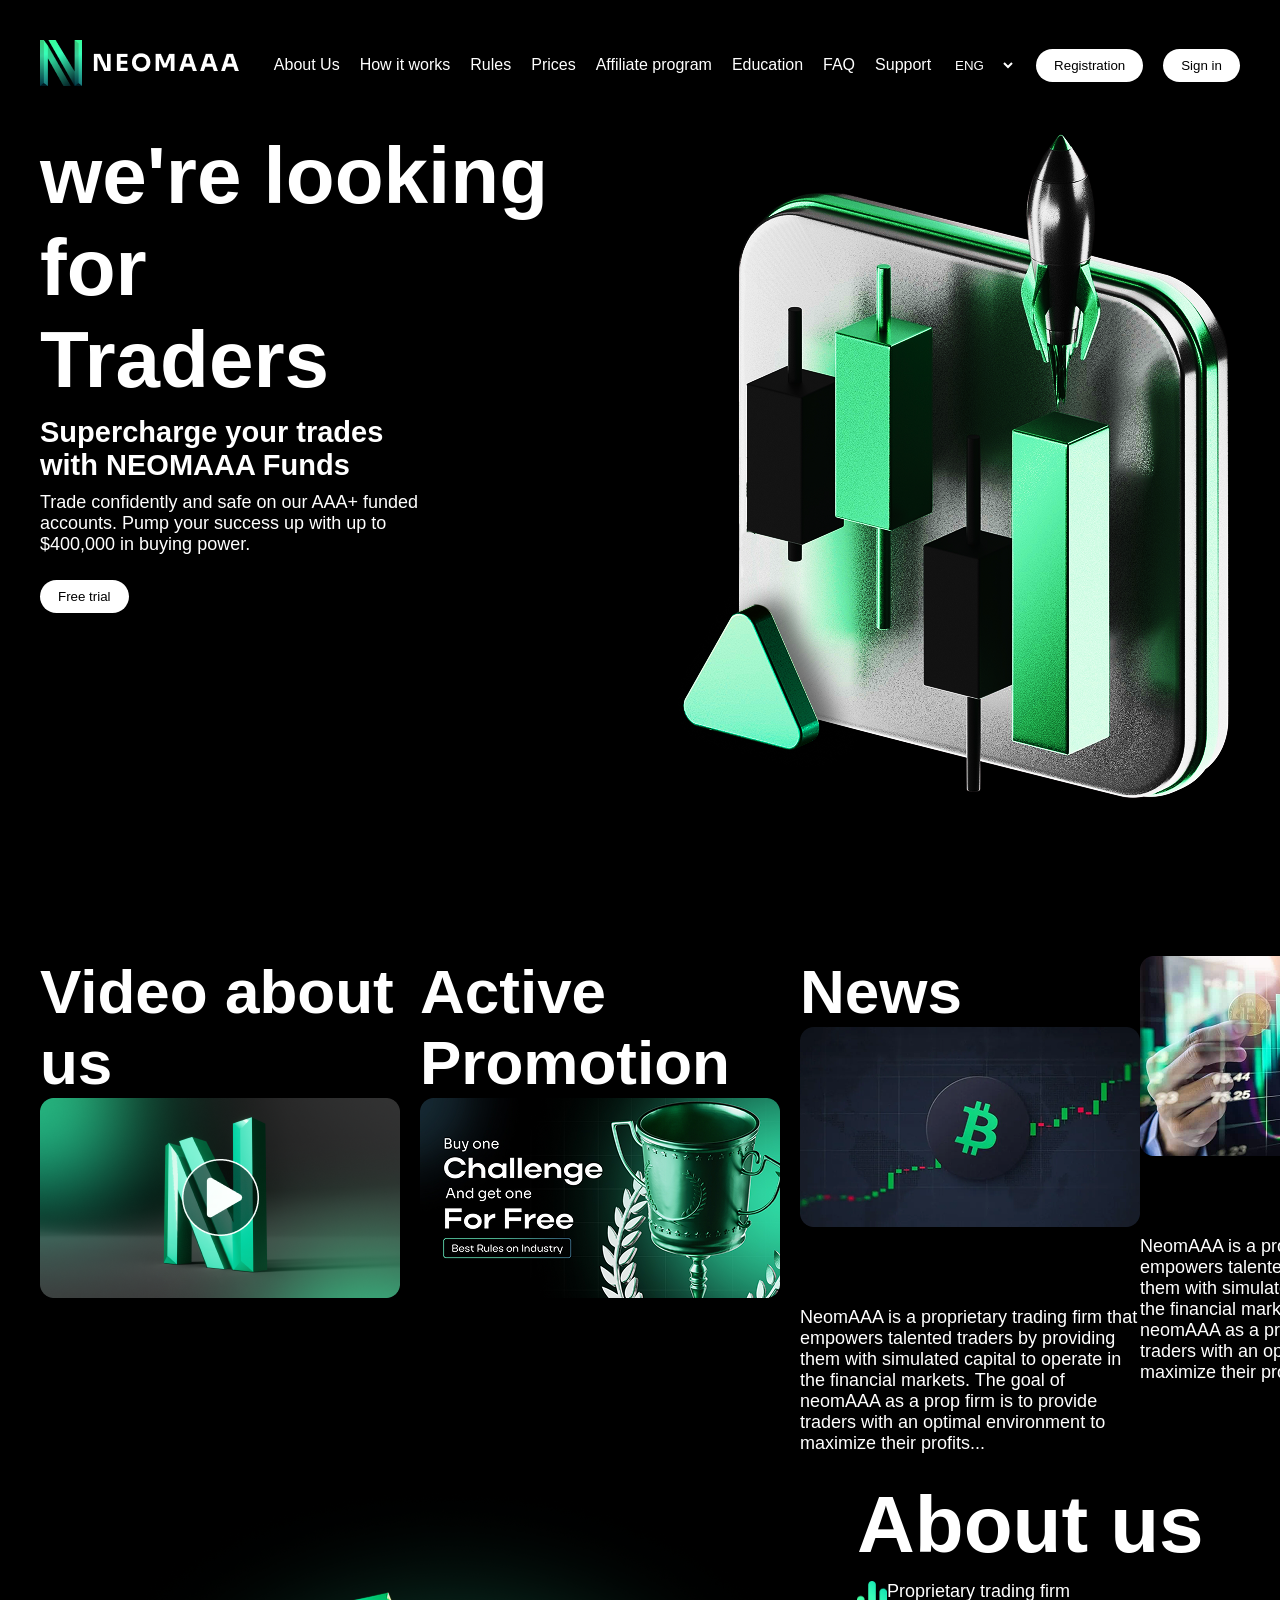
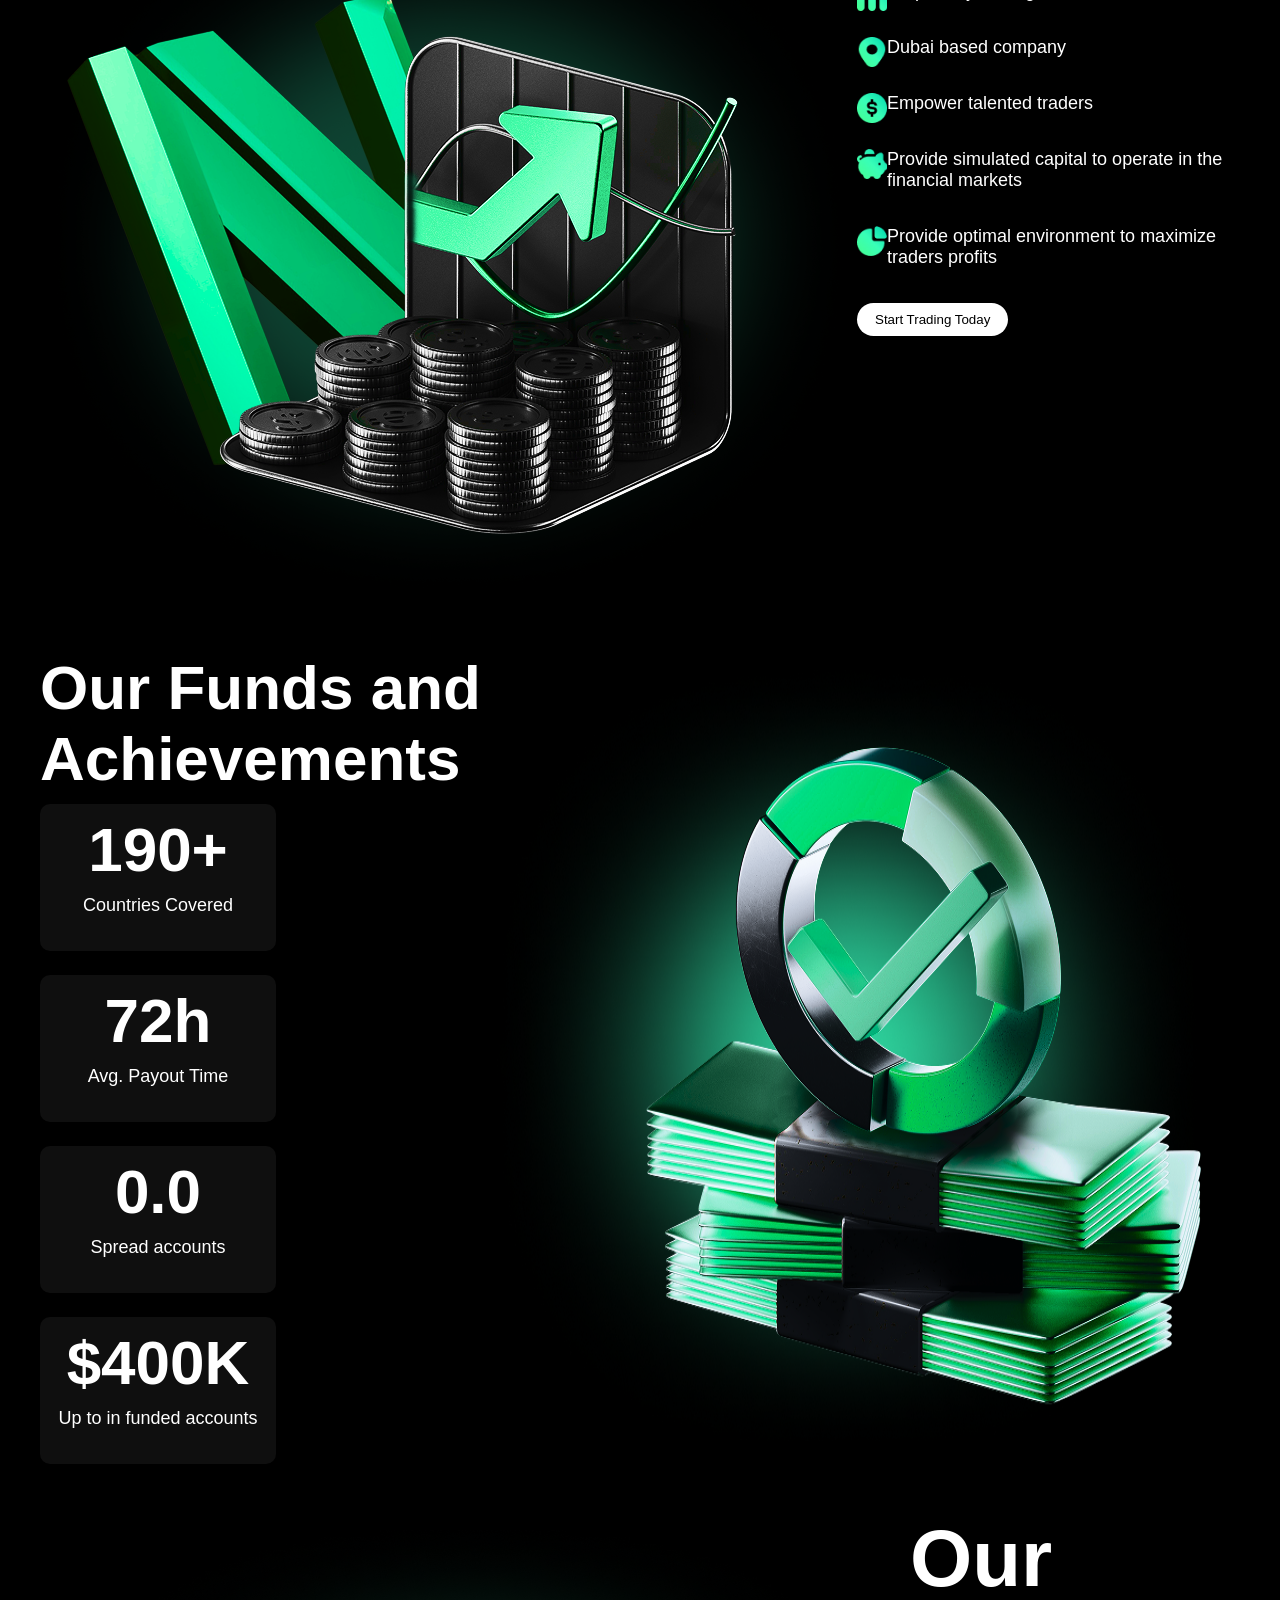
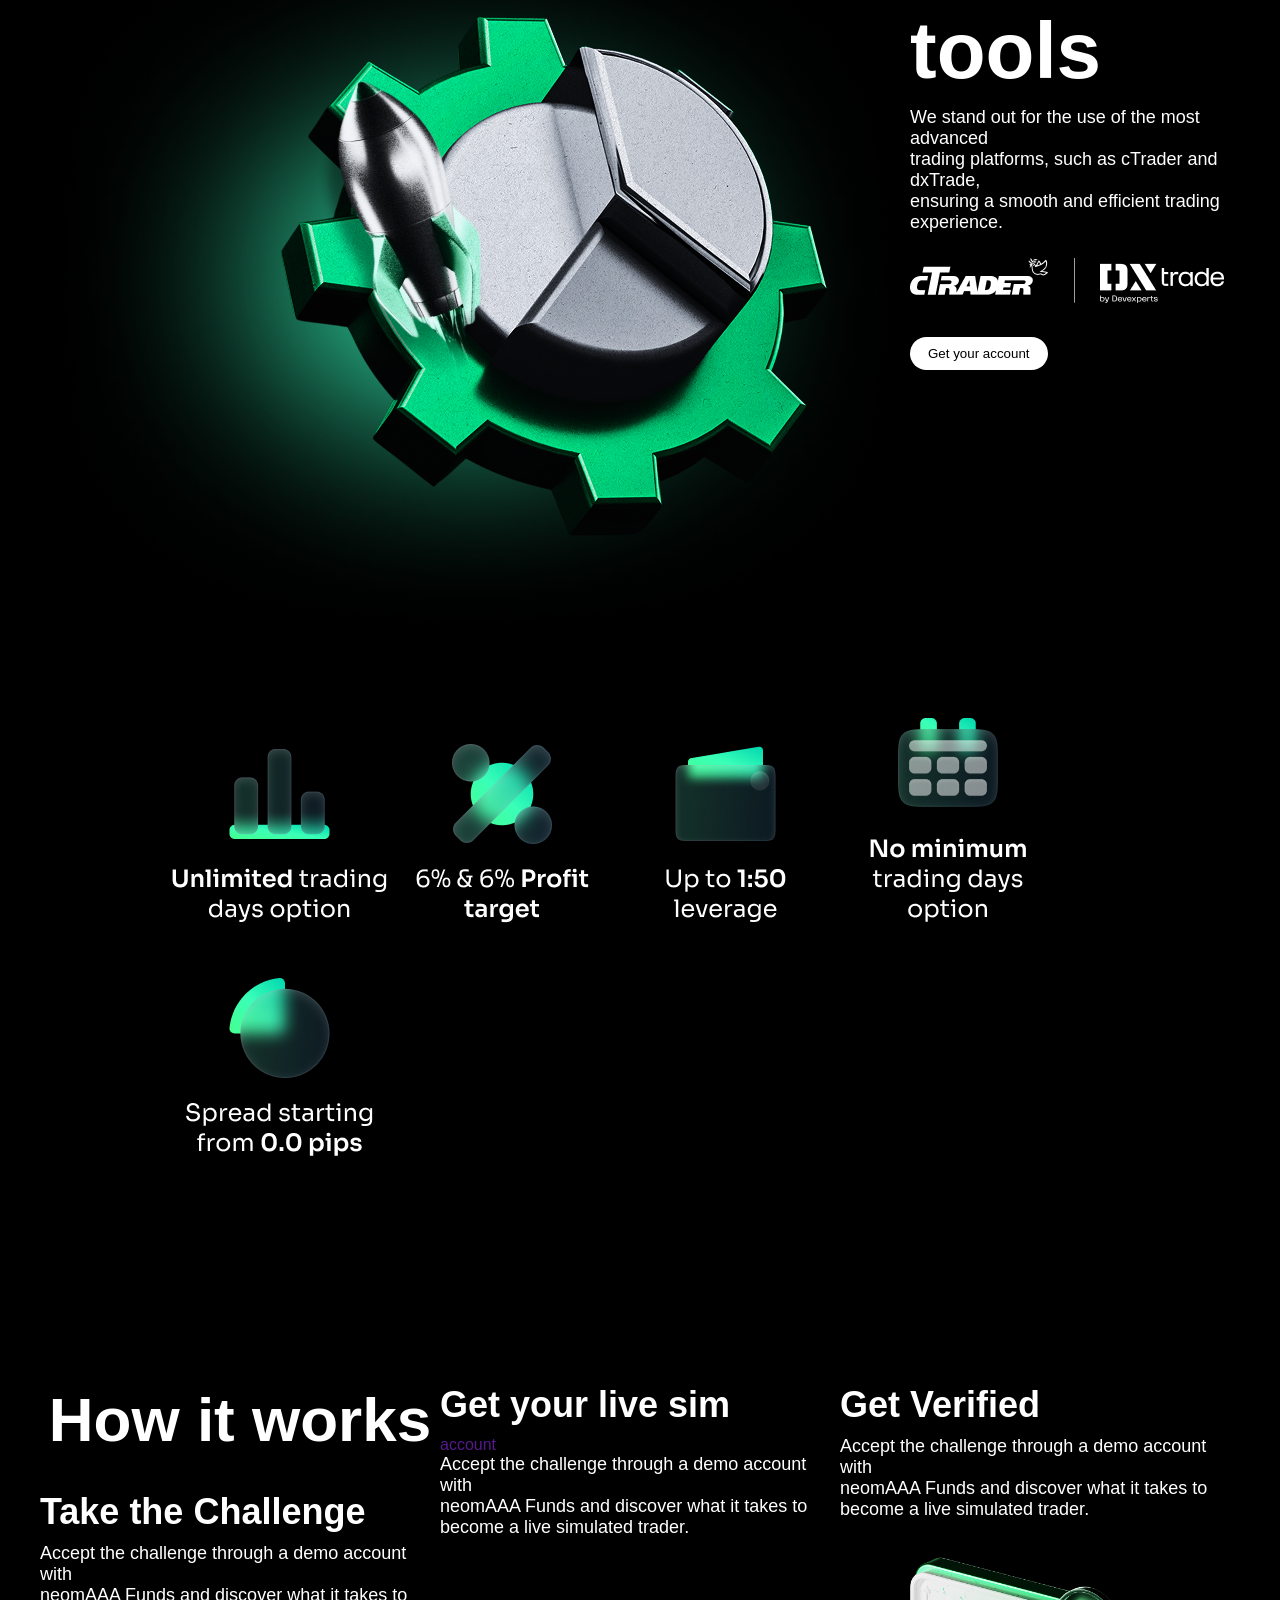
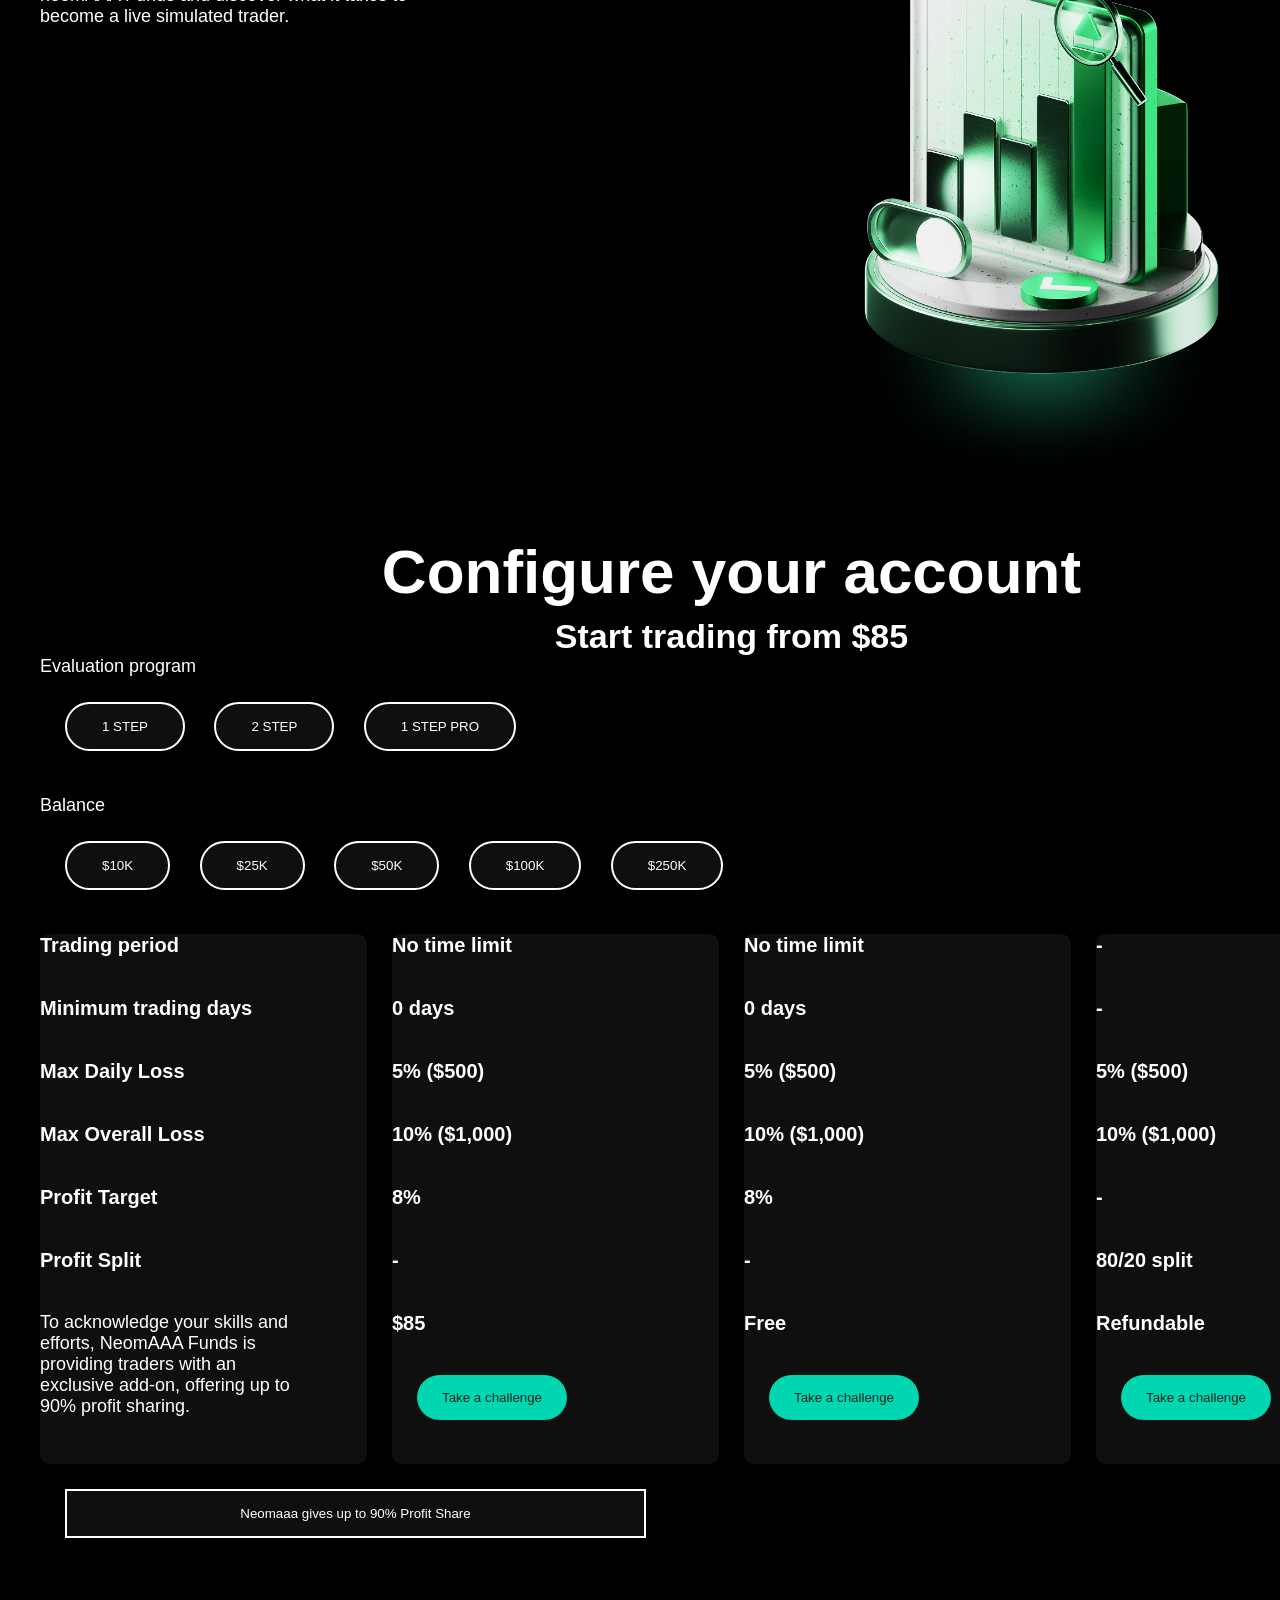
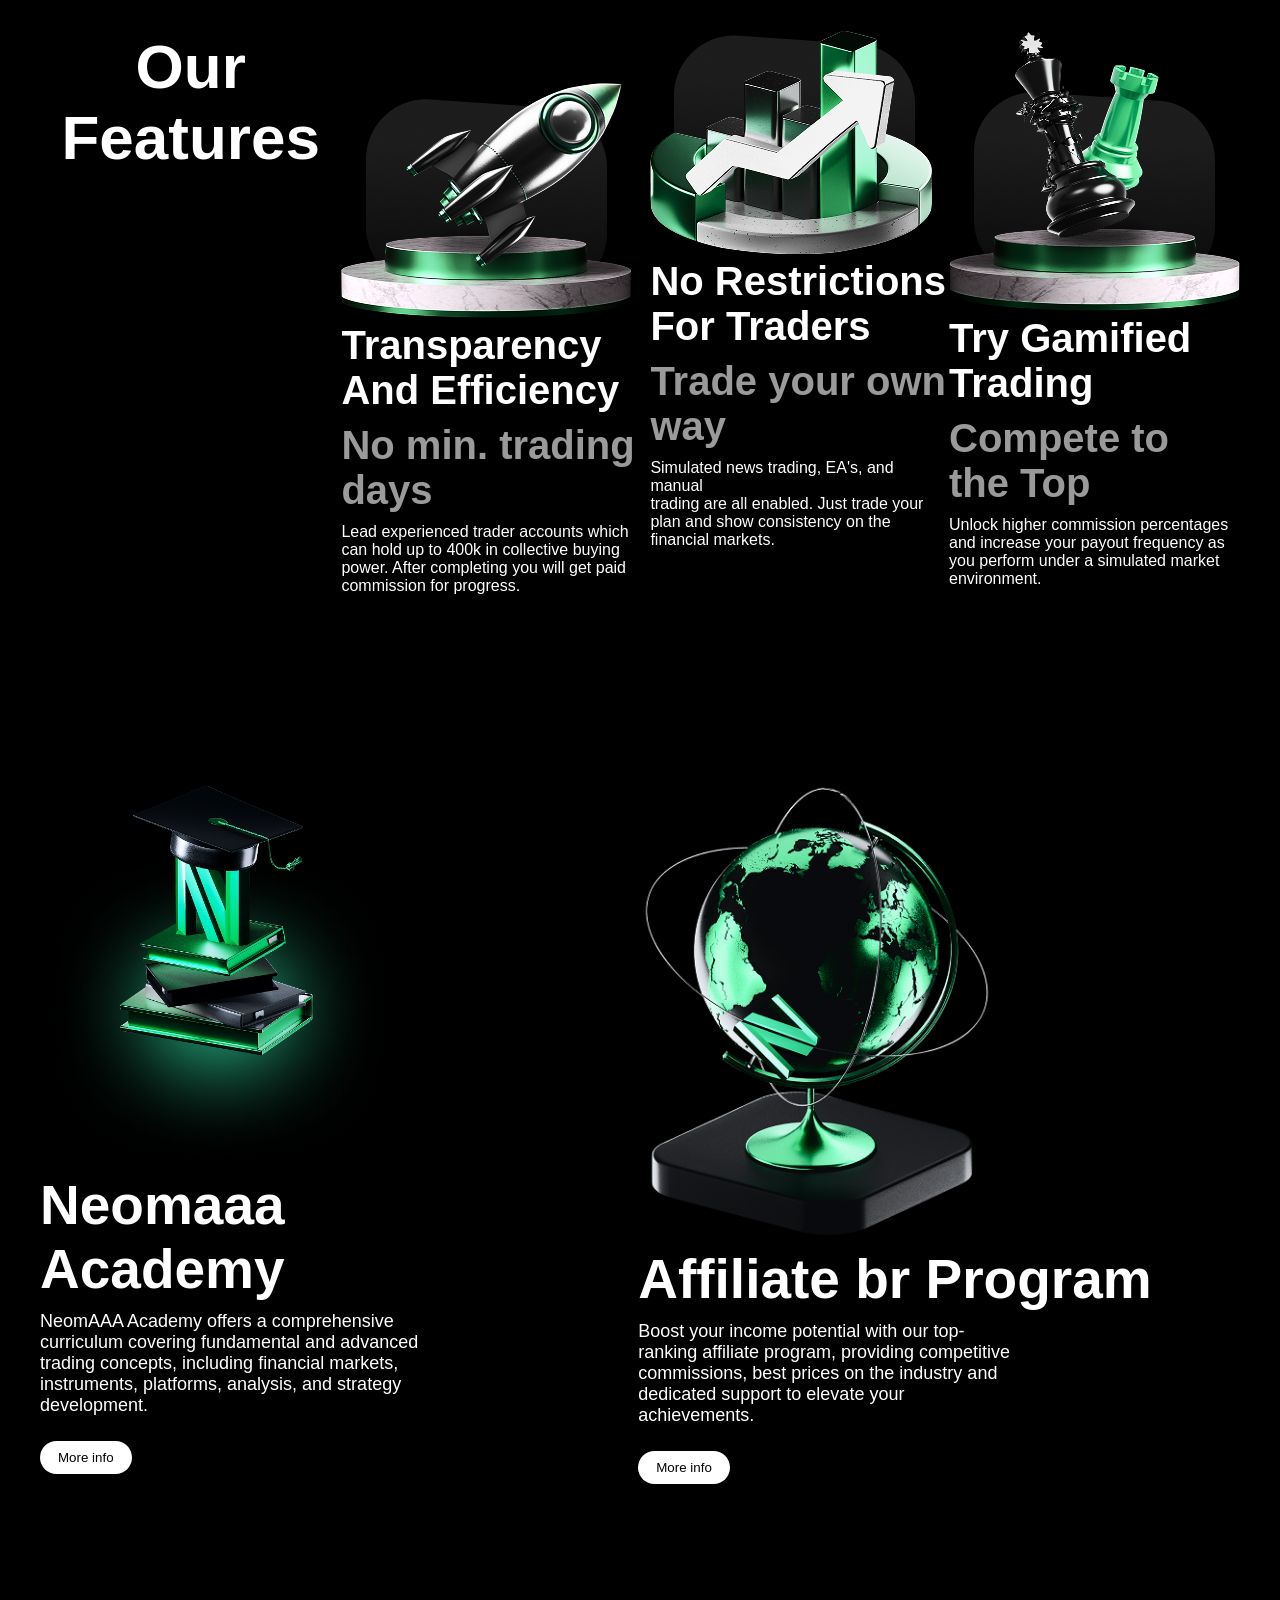
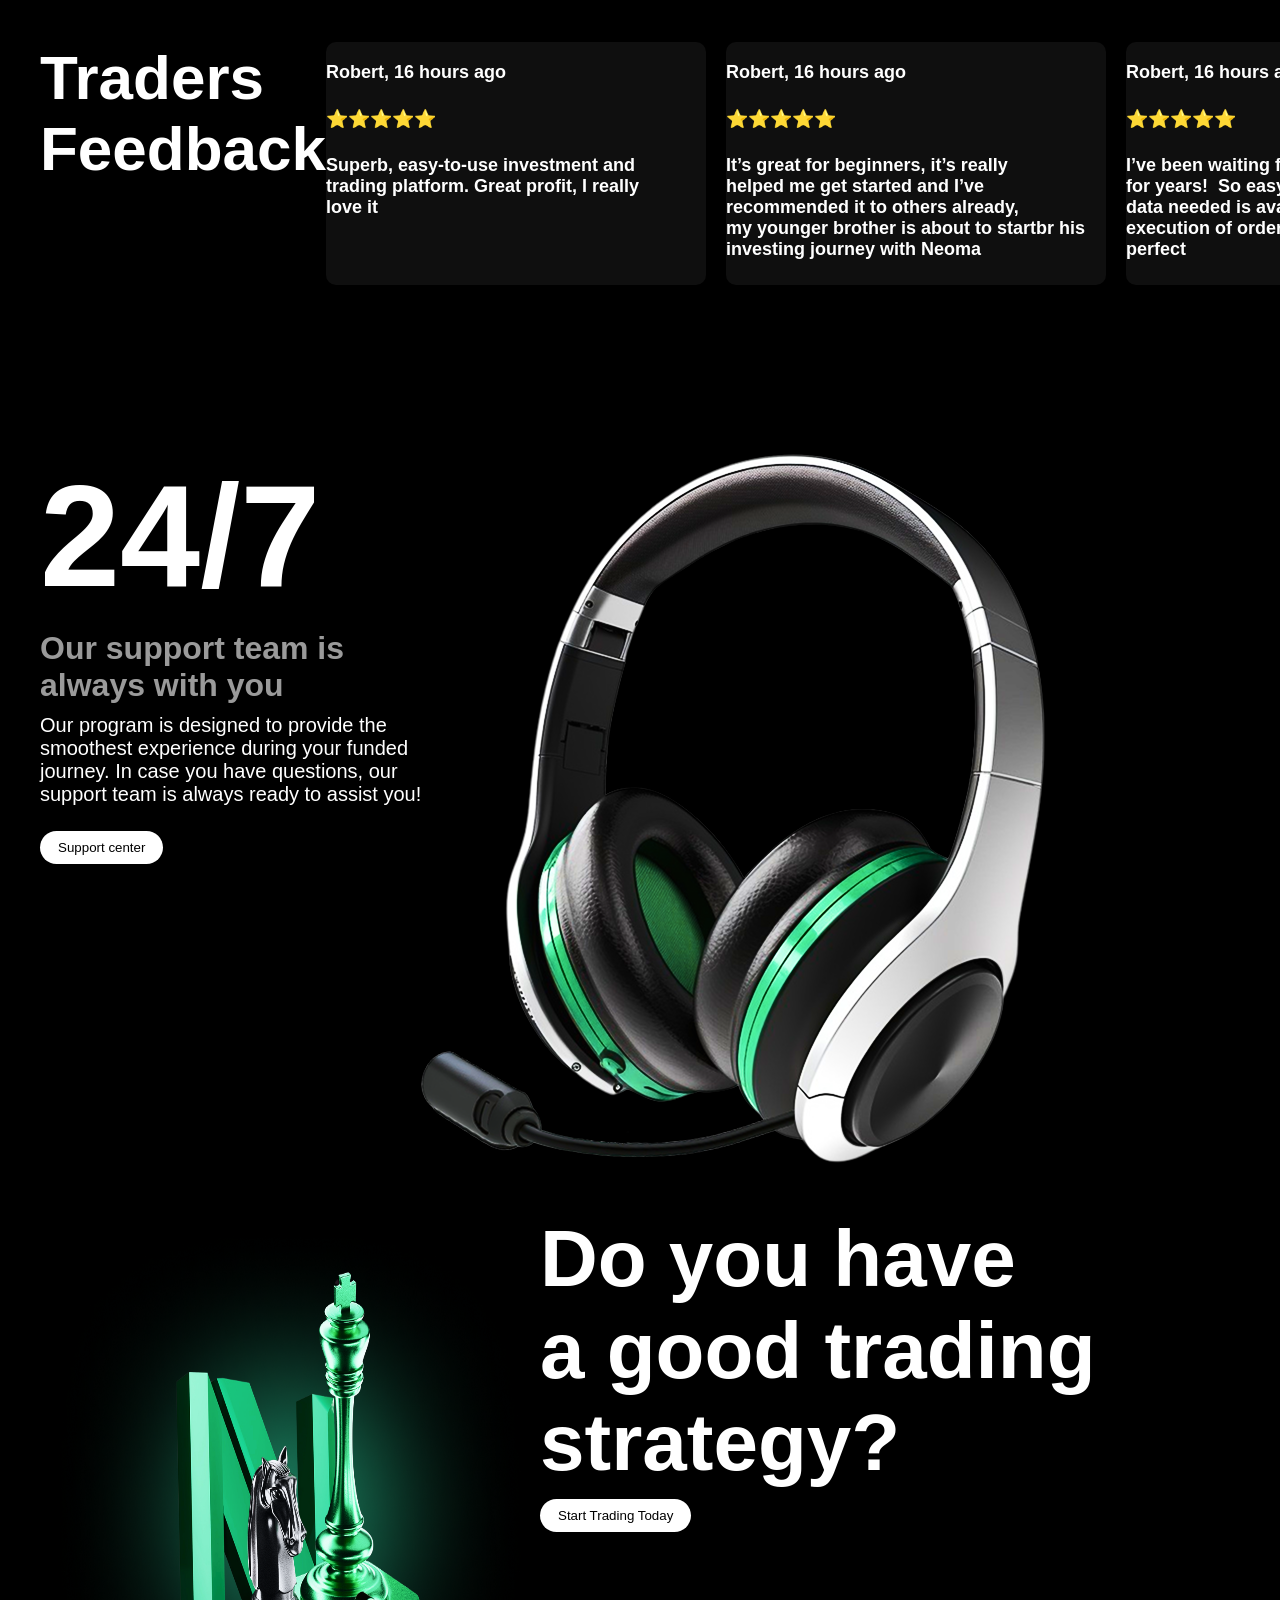
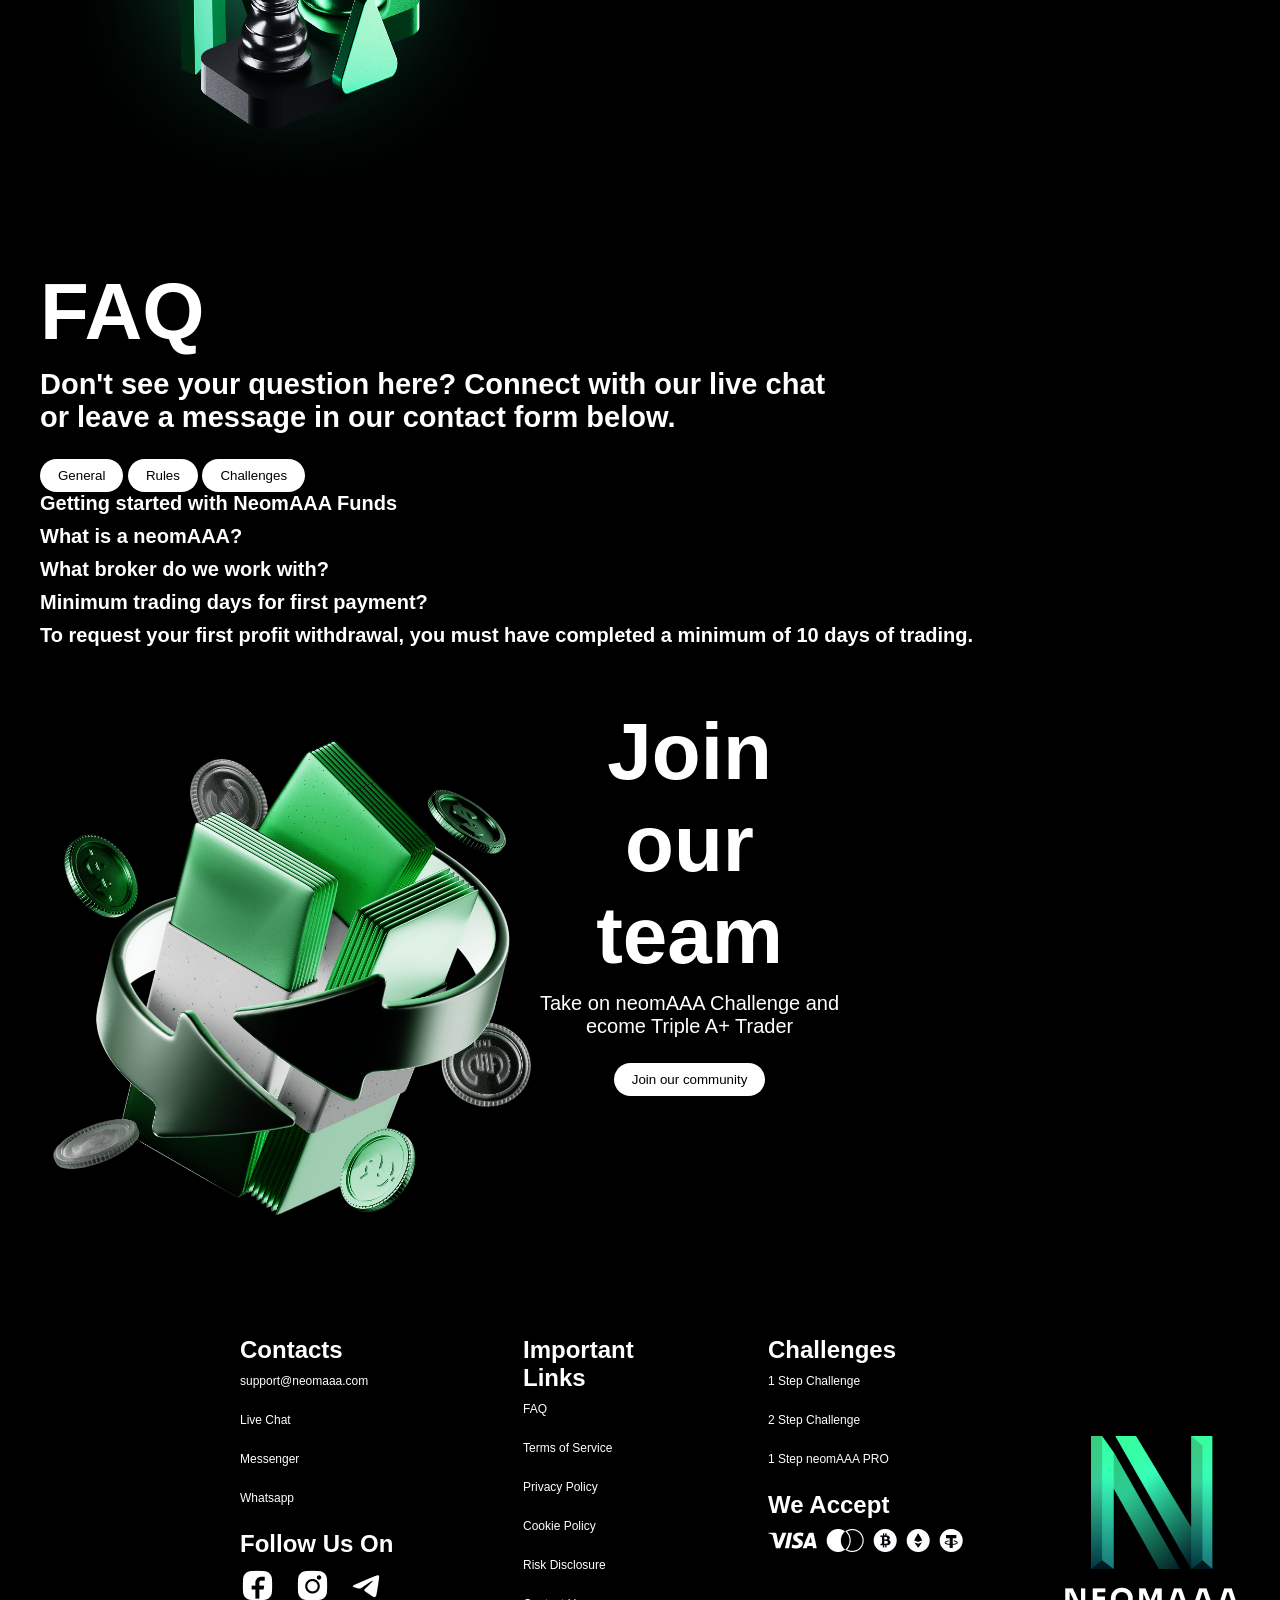
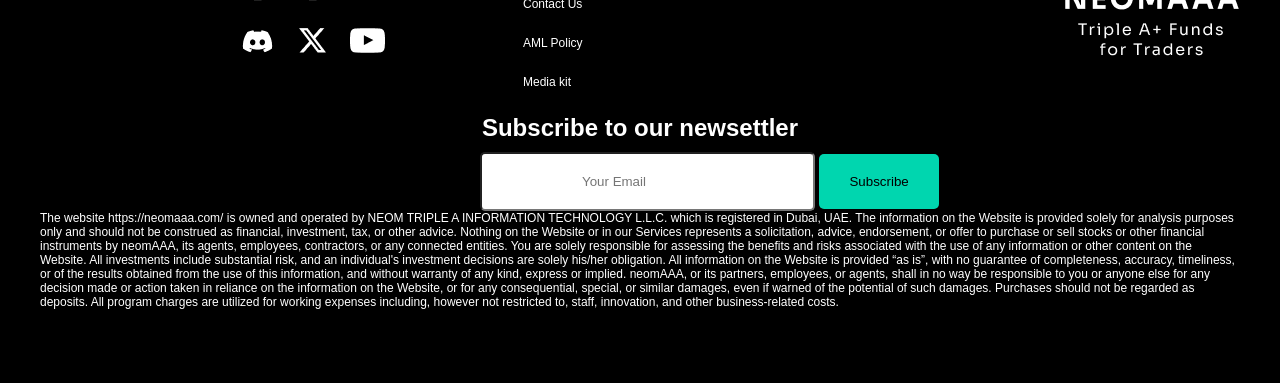
==== index.html @ 773ee770 "first commit" ====
<!doctype html>
<html lang="en">
  <head>
    <meta charset="UTF-8" />
    <meta name="viewport" content="width=device-width, initial-scale=1.0" />
    <title>Document</title>
    <link rel="stylesheet" href="./css/style.css" />
  </head>
  <body>
    <header>
      <div class="container navbar">
        <a href="">
          <img src="./images/Group 2087326328 (1).png" alt="" />
        </a>
        <ul class="nav-links">
          <li>
            <a href="./pages/about.html">About Us</a>
          </li>
          <li>
            <a href="">How it works</a>
          </li>
          <li>
            <a href="./pages/rules.html">Rules</a>
          </li>
          <li>
            <a href="">Prices</a>
          </li>
          <li>
            <a href="">Affiliate program</a>
          </li>
          <li>
            <a href="">Education</a>
          </li>
          <li>
            <a href="">FAQ</a>
          </li>
          <li>
            <a href="">Support</a>
          </li>
          <form action="">
            <select name="" id="FAQ">
              <option value="">ENG</option>
              <option value="">RUS</option>
              <option value="">UZBEK</option>
            </select>
          </form>
          <button>Registration</button>
          <button>Sign in</button>
        </ul>
      </div>
    </header>

    <main>
      <section id="hero">
        <div class="container">
          <div class="men-haqimda">
            <div class="men-info">
              <h1>
                we're looking for <br />
                Traders
              </h1>
              <h3>
                Supercharge your trades <br />
                with NEOMAAA Funds
              </h3>
              <p>
                Trade confidently and safe on our AAA+ funded <br />
                accounts. Pump your success up with up to <br />
                $400,000 in buying power.
              </p>
              <button>Free trial</button>
            </div>
            <img src="./images/Group 2087326316 (1).png" alt="" />
          </div>
        </div>
      </section>

      <section id="figma">
        <div class="container">
          <div class="cards"> 
            <div class="card">
              <h2 class="h2-title">Video about us</h2>
              <img src="./images/Frame 1244151474.png" alt="" />
            </div>
            <div class="card">
              <h2 class="h2-title">Active Promotion</h2>
              <img src="./images/Frame 1244151477.png" alt="" />
            </div>
            <div class="card">
              <h2 class="h2-title">News</h2>
              <img src="./images/010 1 (2).png" alt="" />
              <h3>International crypto event in Brazil</h3>
              <p>
                NeomAAA is a proprietary trading firm that empowers talented
                traders by providing them with simulated capital to operate in
                the financial markets. The goal of neomAAA as a prop firm is to
                provide traders with an optimal environment to maximize their
                profits...
              </p>
            </div>
            <div class="card">
              <a href="More news"></a>
              <img src="./images/010 1 (3).png" alt="" />
              <h3 class="h3-title">International crypto event in Brazil</h3>
              <p>
                NeomAAA is a proprietary trading firm that empowers talented
                traders by providing them with simulated capital to operate in
                the financial markets. The goal of neomAAA as a prop firm is to
                provide traders with an optimal environment to maximize their
                profits...
              </p>
            </div>
          </div>
        </div>
      </section>

      <section id="hero">
        <div class="container">
          <div class="figma-info">
            <img src="./images/Group 2087326288.png" alt="" />
            <div class="figma-haqida">
              <h1>About us</h1>
              <ul>
                <li class="li">
                  <img src="./images/Trading.png" alt="" />
                  <p>Proprietary trading firm</p>
                </li>
                <li class="li">
                  <img src="./images/marker 1.png" alt="" />
                  <p>Dubai based company</p>
                </li>
                <li class="li">
                  <img src="./images/usd-circle (1) 1.png" alt="" />
                  <p>Empower talented traders</p>
                </li>
                <li class="li">
                  <img src="./images/piggy-bank 1.png" alt="" />
                  <p>
                    Provide simulated capital to operate in the financial
                    markets
                  </p>
                </li>
                <li class="li">
                  <img src="./images/chart-pie-alt (1) 1.png" alt="" />
                  <p>Provide optimal environment to maximize traders profits</p>
                </li>
                <li>
                  <button>Start Trading Today</button>
                </li>
              </ul>
            </div>
          </div>
        </div>
      </section>

      <section id="hero">
        <div class="container">
          <div class="men-haqimda2">
            <div>
              <h1>
                Our Funds and <br />
                Achievements
              </h1>
              <div class="oxsha">
                <div class="men-info2">
                  <h3>190+</h3>
                  <p>Countries Covered</p>
                </div>
                <div class="men-info2">
                  <h3>72h</h3>
                  <p>Avg. Payout Time</p>
                </div>
                <div class="men-info2">
                  <h3>0.0</h3>
                  <p>Spread accounts</p>
                </div>
                <div class="men-info2">
                  <h3>$400K</h3>
                  <p>Up to in funded accounts</p>
                </div>
              </div>
            </div>
              <img class="img" src="./images/Group 2087326289.png" alt="" />
            </div>
          </div>
        </div>
      </section>

      <section id="hero">
        <div class="container">
          <div class="men-haqimda3">
            <img src="./images/Group 2087326307.png" alt="">
            <div class="men-info3">
              <h1>Our tools</h1>
              <p>
                We stand out for the use of the most advanced <br> trading  platforms, such as cTrader and dxTrade, <br> ensuring a smooth and efficient trading experience.
              </p>
              <img src="./images/Group 2087326304.png" alt="">
              <button>Get your account</button>
            </div>
          </div>
        </div>
      </section>

      <section id="hero">
        <div class="container">
          <div class="men-haqimda4">
            <div class="men-info4">
              <img src="./images/Frame 60.png" alt="">
              <img src="./images/Frame 63.png" alt="">
              <img src="./images/Frame 62.png" alt="">
              <img src="./images/Frame 59.png" alt="">
              <img src="./images/Frame 61.png" alt="">
            </div>
          </div>
        </div>
      </section>

      <section id="hero">
        <div class="container">
          <div class="men-haqimda5">
            <div class="men-info5">
              <h1>How it works</h1>
              <h3>Take the Challenge</h3>
              <p>
                Accept the challenge through a demo account with <br> neomAAA Funds and discover what it takes to <br> become a live simulated trader.
              </p>
            </div>
            <div class="men-info5">
              <h3>Get your live sim </h3>
              <a href="">account</a>
              <p>
                Accept the challenge through a demo account with <br> neomAAA Funds and discover what it takes to <br> become a live simulated trader.
              </p>
            </div>
            <div class="men-info5">
              <h3>Get Verified</h3>
              <p>
                Accept the challenge through a demo account with <br> neomAAA Funds and discover what it takes to <br> become a live simulated trader.
              </p>
              <img src="./images/Group 1000005978.png" alt="">
            </div>
          </div>
        </div>
      </section>

      <section id="hero">
        <div class="container">
          <div class="men-haqimda6">
            <div class="men-info6">
              <h1>Configure your account</h1>
              <h2>Start trading from $85</h2>
              <p>Evaluation program</p>
              <button>1 STEP</button>
              <button>2 STEP</button>
              <button>1 STEP PRO</button>
              <p>Balance</p>
              <button>$10K</button>
              <button>$25K</button>
              <button>$50K</button>
              <button>$100K</button>
              <button>$250K</button>
              <div class="carts">
                <div class="cart">
                  <h3>Trading period</h3>
                  <h3>Minimum trading days</h3>
                  <h3>Max Daily Loss</h3>
                  <h3>Max Overall Loss</h3>
                  <h3>Profit Target</h3>
                  <h3>Profit Split</h3>
                  <p>
                    To acknowledge your skills and <br> efforts, NeomAAA Funds is <br> providing traders with an <br> exclusive add-on, offering up to <br> 90% profit sharing.
                  </p>
                </div>
                <div class="cart">
                  <h3>No time limit</h3>
                  <h3>0 days</h3>
                  <h3>5% ($500)</h3>
                  <h3>10% ($1,000)</h3>
                  <h3>8%</h3>
                  <h3>-</h3>
                  <h3>$85</h3>
                  <button class="but">Take a challenge</button>
                </div>
                <div class="cart">
                  <h3>No time limit</h3>
                  <h3>0 days</h3>
                  <h3>5% ($500)</h3>
                  <h3>10% ($1,000)</h3>
                  <h3>8%</h3>
                  <h3>-</h3>
                  <h3>Free</h3>
                  <button class="but">Take a challenge</button>
                </div>
                <div class="cart">
                  <h3>-</h3>
                  <h3>-</h3>
                  <h3>5% ($500)</h3>
                  <h3>10% ($1,000)</h3>
                  <h3>-</h3>
                  <h3>80/20 split</h3>
                  <h3>Refundable</h3>
                  <button class="but">Take a challenge</button>
                </div>
              </div>
              <button class="but2">Neomaaa gives up to 90% Profit Share</button>
            </div>
          </div>
        </div>
      </section>

      <section id="hero">
        <div class="container">
          <h1 class="h1-title">Our Features</h1>
          <div class="men-haqimda7">
            <div class="men-info7">
              <img src="./images/Group 2087326336.png" alt="">
              <h3>
                Transparency <br>
                And Efficiency
              </h3>
              <h3 class="title">No min. trading days</h3>
              <p>
                Lead experienced trader accounts which <br> can hold up to 400k in collective buying <br> power. After completing you will get paid <br> commission for progress.
              </p>
            </div>
            <div class="men-info7">
              <img src="./images/Group 2087326335.png" alt="">
              <h3>
                No Restrictions <br>
                For Traders
              </h3>
              <h3 class="title">Trade your own way</h3>
              <p>
                Simulated news trading, EA's, and manual <br> trading are all enabled. Just trade your <br> plan and show consistency on the <br> financial markets.
              </p>
            </div>
            <div class="men-info7">
              <img src="./images/Group 2087326344.png" alt="">
              <h3>
                Try Gamified <br> Trading
              </h3>
              <h3 class="title">Compete to the Top</h3>
              <p>
                Unlock higher commission percentages <br> and increase your payout frequency as <br> you perform under a simulated market <br> environment.
              </p>
            </div>
          </div>
        </div>
      </section>

      <section id="hero">
        <div class="container">
          <div class="men-haqimda8">
            <div class="men-info8">
              <img src="./images/Group 2087326400.png" alt="">
              <h3>Neomaaa <br> Academy</h3>
              <p>
                NeomAAA Academy offers a comprehensive <br> curriculum covering fundamental and advanced <br>trading concepts, including financial markets,<br> instruments, platforms, analysis, and strategy <br> development.
              </p>
              <button class="but1">More info</button>
            </div>
            <div class="men-info8">
              <img src="./images/Group 2087326353213123 1.png" alt="">
              <h3>
                Affiliate br
                Program
              </h3>
              <p>
                Boost your income potential with our top- <br>ranking affiliate program, providing competitive <br> commissions, best prices on the industry and <br> dedicated support to elevate your <br> achievements.
              </p>
              <button class="but1">More info</button>
            </div>
          </div>
        </div>
      </section>
      <section id="hero">
        <div class="container">
          <h2>Traders Feedback</h2>
          <div class="men-haqimda9">
            <div class="cart2">
                  <p>Robert, 16 hours ago</p>
                  <p>⭐⭐⭐⭐⭐</p>
                  <p>
                    Superb, easy-to-use investment and <br> trading platform. Great profit, I really <br> love it
                  </p>
                </div>
                <div class="cart2">
                  <p>Robert, 16 hours ago</p>
                  <p>⭐⭐⭐⭐⭐</p>
                  <p>
                    It’s great for beginners, it’s really <br> helped me get started and I’ve <br>recommended it to others already,<br> my younger brother is about to startbr
                     his investing journey with Neoma
                  </p>
                </div>
                <div class="cart2">
                  <p>Robert, 16 hours ago</p>
                  <p>⭐⭐⭐⭐⭐</p>
                  <p>
                    I’ve been waiting for a site like this <br> for years!
                     So easy to buy & sell! All relevant <br> data needed is available, very fast <br>execution of orders, it’s just about <br> perfect
                  </p>
                </div>
              </div>
            </div>
          </div>
        </div>
      </section>

      <section id="hero">
        <div class="container">
          <div class="men-haqimda10">
            <div class="men-info10">
              <h1>24/7</h1>
              <h3>Our support team is <br> always with you</h3>
              <p>
                Our program is designed to provide the <br> smoothest experience during your funded <br> journey. In case you have questions, our <br> support team is always ready to assist you!
              </p>
              <button>Support center</button>
            </div>
            <img src="./images/headphones 3 1.png" alt="">
          </div>
        </div>
      </section>

      <section id="hero">
        <div class="container">
          <div class="cart3">
            <img src="./images/Group 2087326417.png" alt="">
            </div>
            <div class="cart3">
              <h1>
                Do you have <br>
                a good trading <br> strategy?
              </h1>
              <button>Start Trading Today</button>
            </div>
          </div>
      </section>

      <section id="hero">
        <div class="container">
          <div class="men-haqimda12">
            <div class="men-info12">
              <h1>FAQ</h1>
              <p>
                Don't see your question here? Connect with our live chat <br> or leave a message in our contact form below.
              </p>
              <button>General</button>
              <button>Rules</button>
              <button>Challenges</button>
              <h3>Getting started with NeomAAA Funds</h3>
              <h3>What is a neomAAA?</h3>
              <h3>What broker do we work with?</h3>
              <h3>Minimum trading days for first payment?</h3>
              <h3>
                To request your first profit withdrawal, you must have completed a minimum of 10 days of trading.
              </h3>
            </div>
          </div>
        </div>
      </section>

      <section id="hero">
        <div class="container">
          <div class="men-haqimda13">
            <img src="./images/020b0b2f3c887759cd7ed392cb5f1ceac0655662.png" alt="">
            <div class="men-info13">
              <h1>
                Join <br>
                our <br> team
              </h1>
              <p>
                Take on neomAAA Challenge and <br> ecome Triple A+ Trader
              </p>
              <button>Join our community</button>
            </div>
          </div>
        </div>
      </section>
    </main>

    <footer id="hero">
      <div class="container">
     <div class="men-haqimda14">
      <div class="men-info14">
      <h3>Contacts</h3>
      <p>support@neomaaa.com</p>
      <p>Live Chat</p>
      <p>Messenger</p>
      <p>Whatsapp</p>
      <h3>Follow Us On</h3>
      <img src="./images/Frame 5.png" alt="">
      </div>
      <div class="men-info14">
      <h3>Important Links</h3>
      <p>FAQ</p>
      <p>Terms of Service</p>
      <p>Privacy Policy</p>
      <p>Cookie Policy</p>
      <p>Risk Disclosure</p>
      <p>Contact Us</p>
      <p>AML Policy</p>
      <p>Media kit</p>
      </div>
      <div class="men-info14">
      <h3>Challenges</h3>
      <p>1 Step Challenge</p>
      <p>2 Step Challenge</p>
      <p>1 Step neomAAA PRO</p>
      <h3>We Accept</h3>
      <img src="./images/Frame 1244151604.png" alt="">
      </div>
      <img class="footer-img" src="./images/Group 2087326330.png" alt="">
     </div>
     </div>
      </div>
      <div class="container">
      <div class="men-info14">
        <h3 class="h3">Subscribe to our newsettler</h3>
        <input type="" placeholder="Your Email">
        <button class="button">Subscribe</button>
        <p>
          The website https://neomaaa.com/ is owned and operated by NEOM TRIPLE A INFORMATION TECHNOLOGY L.L.C. which is registered in Dubai, UAE.
          The information on the Website is provided solely for analysis purposes only and should not be construed as financial, investment, tax, or other advice. Nothing on the Website or in our Services represents a solicitation, advice, endorsement, or offer to purchase or sell stocks or other financial instruments by neomAAA, its agents, employees, contractors, or any connected entities. You are solely responsible for assessing the benefits and risks associated with the use of any information or other content on the Website. All investments include substantial risk, and an individual's investment decisions are solely his/her obligation. All information on the Website is provided “as is”, with no guarantee of completeness, accuracy, timeliness, or of the results obtained from the use of this information, and without warranty of any kind, express or implied. neomAAA, or its partners, employees, or agents, shall in no way be responsible to you or anyone else for any decision made or action taken in reliance on the information on the Website, or for any consequential, special, or similar damages, even if warned of the potential of such damages. Purchases should not be regarded as deposits. All program charges are utilized for working expenses including, however not restricted to, staff, innovation, and other business-related costs.
        </p>
      </div>
      </div>
    </footer>
  </body>
</html>
---- css/style.css ----
*{
    margin: 0;
    padding: 0;
    box-sizing: border-box;
    font-family: 'Segoe UI', Tahoma, Geneva, Verdana, sans-serif;
}

.container{
    max-width: 1200px;
    display: flex;
    width: 100%;
    margin-left: auto;
    margin-right: auto;
}

a{
    text-decoration: none;
}

ul{
    list-style: none;
}

header{
    background-color: black;
    padding-bottom: 40px;
    padding-top: 40px;
}

.navbar{
    display: flex;
    align-items: center;
    justify-content: space-between;
}

.nav-links li a{
    color: white;
}

.nav-links{
    display: flex;
    justify-content: center;
    align-items: center;
    gap: 20px;
}

.nav-links button{
    padding: 9px 18px;
    border-radius: 30px;
    background-color: white;
    color: black;
    cursor: pointer;
    border: none;
    transition: all 0.4s linear;
}

.nav-links button:hover{
    background-color: #00D6AF;
    color: black;
}

#FAQ{
    background-color: black;
    color: white;
    border: none;
}

button{
    padding: 9px 18px;
    border-radius: 30px;
    background-color: white;
    color: black;
    cursor: pointer;
    border: none;
    transition: all 0.4s linear; 
}

button:hover{
    background-color: #00D6AF;
    color: black;
}

h1{
    font-size: 80px;
    font-weight: 700;
    margin-bottom: 10px;
}

h3{
    font-weight: 700;
    font-size: 29px;
    margin-bottom: 10px;
}

p{
    font-size: 18px;   
    font-weight: 300px;
    margin-bottom: 25px;
}

.hero-content{
    display: flex;
    color: white;
}

#hero{
    background-color: black;
    padding-bottom: 49px;
}

.men-info{
    align-items: center;
}

.men-haqimda{
    color: white;
    display: flex;
    margin-bottom: 100px;
}

.men-info img{
    width: 545px;
}

.figma-card{
    border-radius: 20px;
    width: 300px;
    color: white;
}

.figma-cards{
    display: flex;
    align-items: center;
    flex-wrap: wrap;
}

#figma{
    background-color: black;
}

.figma-haqida{
    color: white;
    margin-bottom: 100px;
}


.figma-haqida{ 
    align-items: center;
}

.figma-info{
    display: flex;
}

.h2-title{
    color: white;
}

.cards{
    display: flex;
}

.card p{
    color: white;
}

.li{
    display: flex;
    padding-bottom: 10px;
}

.li img{
    max-width: 30px;
    height: 30px;
}

.li p{
    width: 367px;
}

button{
    padding: 9px 18px;
    border-radius: 30px;
    background-color: white;
    color: black;
    cursor: pointer;
    border: none;
    transition: all 0.4s linear; 
}

.men-haqimda2 h1{
    color: white;
    font-size: 62px;
}

.men-info2{
    text-align: center;
    width: 236px;
    background-color: #111111E5;
    color: white;
    border-radius: 10px;
    border: 2px solid white;
    padding: 10px;
    border: none;
}

.men-info2 h3{
    font-size: 62px;
}

.men-haqimda2 p{
    color: white;
}


.oxsha{
    display: flex;
    gap: 24px;
    flex-direction: column;
}

.oxsha .img{
    width: 555px;
}

.men-haqimda2{
    display: flex;
}

h1{
    color: white;
}

.men-info3 img{
    color: white;
    margin-bottom: 30px;
}

.men-info3 p{
    color: white;
}

.men-haqimda3{
    display: flex;
}

.men-info4{
    margin-left: 130px;
    margin-bottom: 148px;
}

.men-info5{
    display: block;
}

.men-info5 h1{
    text-align: center;
    font-size: 62px;
    font-weight: 700;
    margin-bottom: 36px;
}

.men-info5 h3{
    color: white;
    font-size: 36px;
    font-weight: 700;
}

.men-info5 p{
    color: white;
    margin-bottom: 33px;
}

.men-info5 img{
    width: 400px;
}

.men-haqimda5{
    display: flex;
}

.men-info6 h1{
    text-align: center;
    font-size: 62px;
    font-weight: 700;
}

.men-info6 h2{
    text-align: center;
    font-size: 34px;
    font-weight: 700;
    color: white;
}

.men-info6 p{
    color: white;
}


.men-info6 button{
    padding: 15px 35px;
    background-color: #111111E5;
    border: solid 2px white;
    cursor: pointer;
    margin-bottom: 44px;
    color: white;
    margin-left: 25px;
    transition: all 0.4s linear;
}

.men-info6 button:hover{
    background-color: #00D6AF;
    border: none;
    color: #111111E5;
}

.men-haqimda6{
    display: flex;
}

.cart h3{
    font-size: 20px;
    font-weight: 700;
    margin-bottom: 40px;
    color: white;
}

.carts{
    display: flex;
    gap: 25px;
}


.cart{
    border-radius: 10px;
    width: 327px;
    background-color: #0F0F0F;
    margin-bottom: 25px;
}

.cart .but{
    padding: 15px 25px;
    background-color: #00D6AF;
    border: none;
    color: #111111E5;
    cursor: pointer;
    transition: all 0.4s linear;
}

.cart .but:hover{
    background-color: white;
    color: #111111E5;
}

.but2{
    width: 581px;
    background-color: #00D6AF;
    border: none;
    color: white;
    border-radius: 0;
    cursor: pointer;
    transition: all 0.4s linear;
}

.h1-title{
    text-align: center;
    font-size: 62px;
    font-weight: 700;
    margin-bottom: 64px;
}

.men-haqimda7{
    display: flex;
}

.men-info7 .title{
    color: #9A9A9A;
}

.men-info7 h3{
    color: white;
    font-weight: 700;
    font-size: 40px;
}

.men-info7 p{
    color: white;
    font-size: 16px;
    font-weight: 400;
    margin-bottom: 139px;
}

.men-info8 img{
    width: 358.13px;
}

.men-info8 h3{
    color: white;
    font-size: 55px;
    font-weight: 700;
}

.men-info8 p{
    color: white;
    font-size: 18px;
    font-weight: 300;
}

.men-haqimda8{
    display: flex;
    gap: 220px;
    margin-bottom: 109px;
}

.men-info8 .but1 .but1{
    background-color: #111111E5;
    cursor: pointer;
    color: #00D6AF;
    border: none;
}

.men-haqimda9{
    display: flex;
    gap: 20px;
}

.cart2 p{
    color: white;
    font-size: 18px;
    font-weight: 600;
    margin-top: 20px;
}

.cart2{
    background-color: #0F0F0F;
    border-radius: 10px;
    width: 380px;
    margin-bottom: 120px;
}

h2{
    color: white;
     font-size: 62px;
    font-weight: 700;
}

.men-info10 h1{
    color: white;
    font-size: 144px;
    font-weight: 700;
}

.men-info10 h3{
    color: #9A9A9A;
    font-size: 32px;
    font-weight: 700;
}

.men-info10 p{
    color: white;
    font-size: 20px;
    font-weight: 400;
}

.men-info10 img{
    width: 400px;
    height: 400px;
    margin-bottom: 100px;
}

.men-haqimda10{
    display: flex;
}

.cart3 img{
    max-width: 500px;
    height: 600px;
    width: 100%;
}

.cart3 button{
    margin-bottom: 200px;
}

.men-info12 p{
    color: white;
    font-size: 29px;
    font-weight: 700;
}

.men-info12 h3{
    color: white;
    font-size: 20px;
    font-weight: 600;
}

.men-haqimda13 img{
    max-width: 500px;
    width: 100%;
}

.men-haqimda13{
    display: flex;
    text-align: center;
}

.men-info13 p{
    color: white;
    font-size: 20px;
    font-weight: 400;
}

.footer-img{
    width: 177px;
    height: 224px;
}

footer h3{
    color: white;
    font-size: 24px;
    font-weight: 700;
}

footer p{
    color: white;
}

.men-haqimda14{
    display: flex;
    gap: 100px;
    margin-left: 200px;
}

body{
    background-color: black;
}

.cart4 h3{
    color: white;
}

.cart4 p{
    color: white;
}

.cart4 img{
    max-width: 360px;
    width: 100%;
}

.carts4{
    display: grid;
    grid-template-columns: repeat(3, 1fr);
}

.men-info14 .h3-1{
    margin-top: 100px;
}

.footer-img{
    margin-top: 100px;
}

.men-info14 input{
    color: black;
    justify-content: center;
    padding: 20px 100px;
    border-radius: 5px;
    margin-left: 440px;
    width: 335px;
}

footer .h3{
text-align: center;
}

.button{
    background-color: #00D6AF;
    padding: 20px 30px;
    border-radius: 5px;
    color: black;
    transition: all 0.4s li;
}

.button:hover{
    background-color: #111111E5;
    color: white;
}

footer p{
    font-size: 12px;
    font-weight: 400;
}

.men-info15 h3{
    color: white;
}

.men-info15 p{
    color: white;
}

.cart5 h3{
    color: white;
}

.cart5 p{
    color: white;
}

.carts5{
    display: flex;
    gap: 19px;
    margin-bottom: 150px;

}
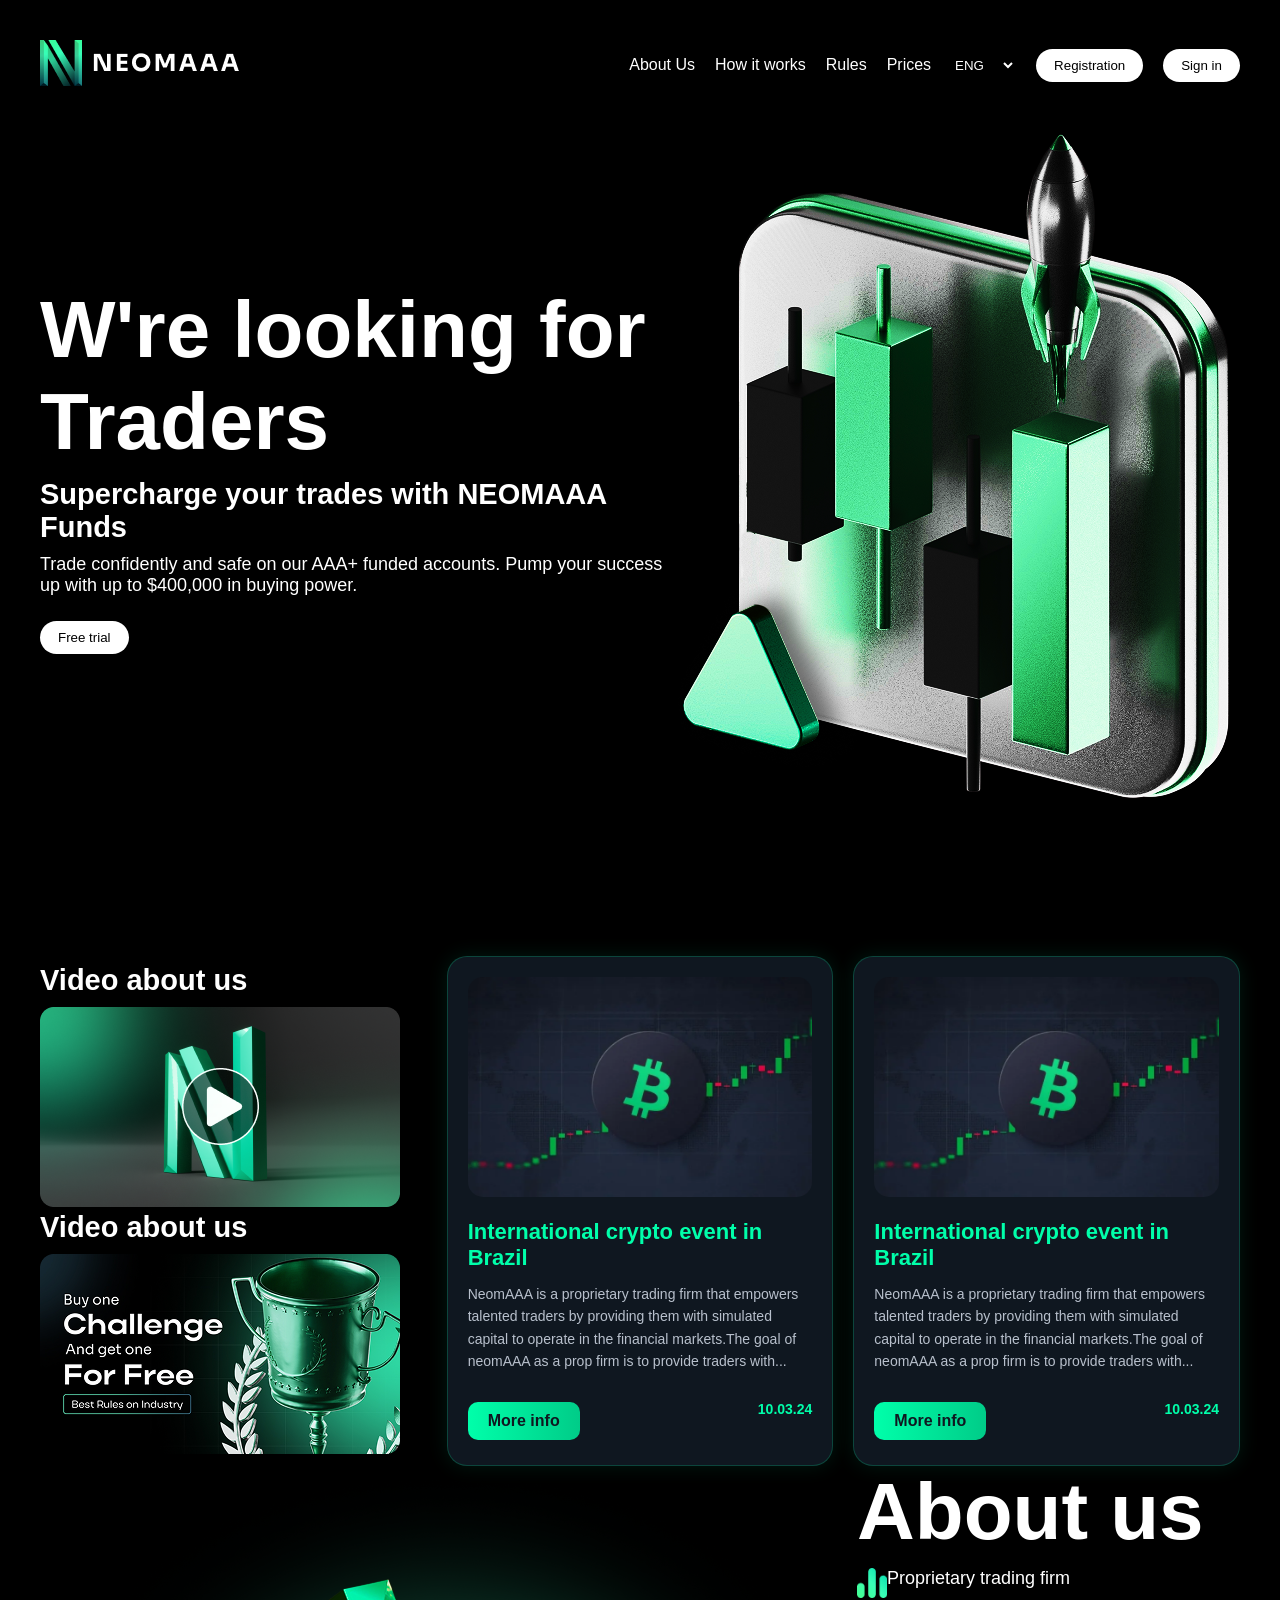
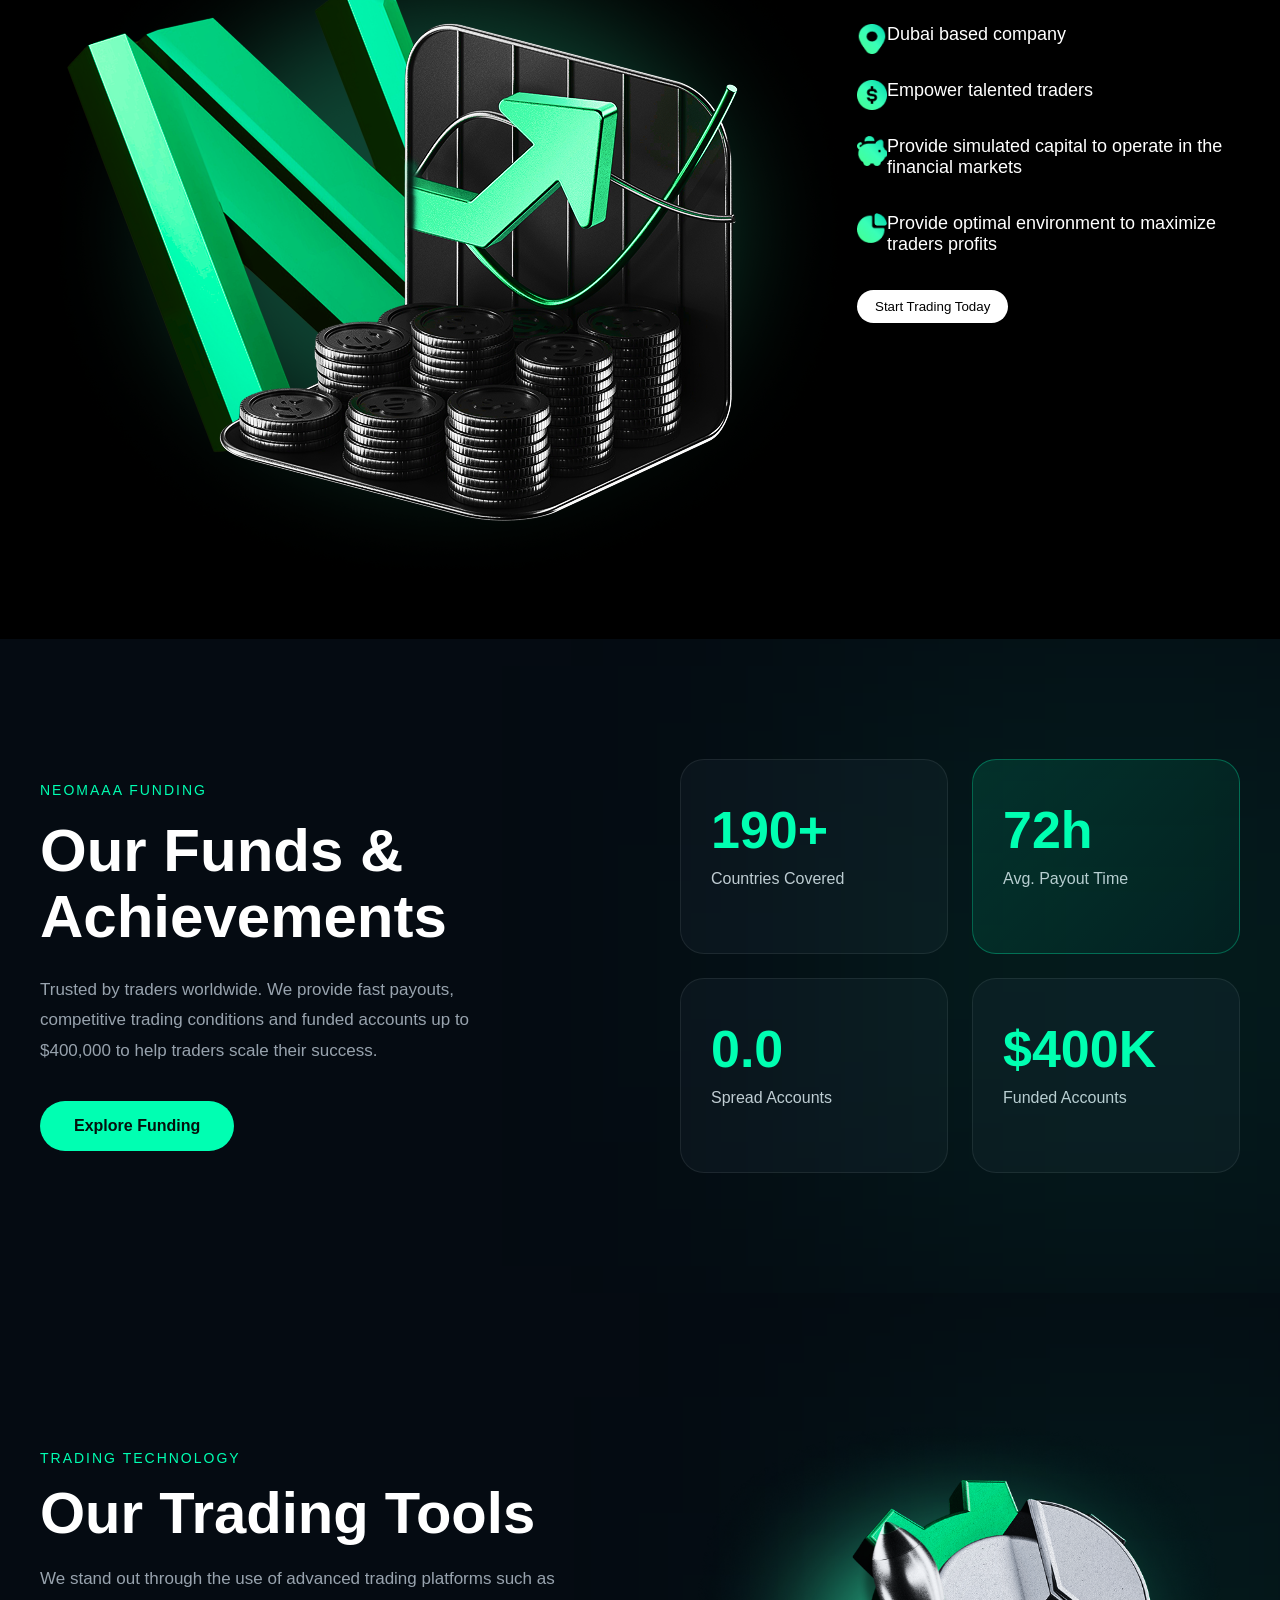
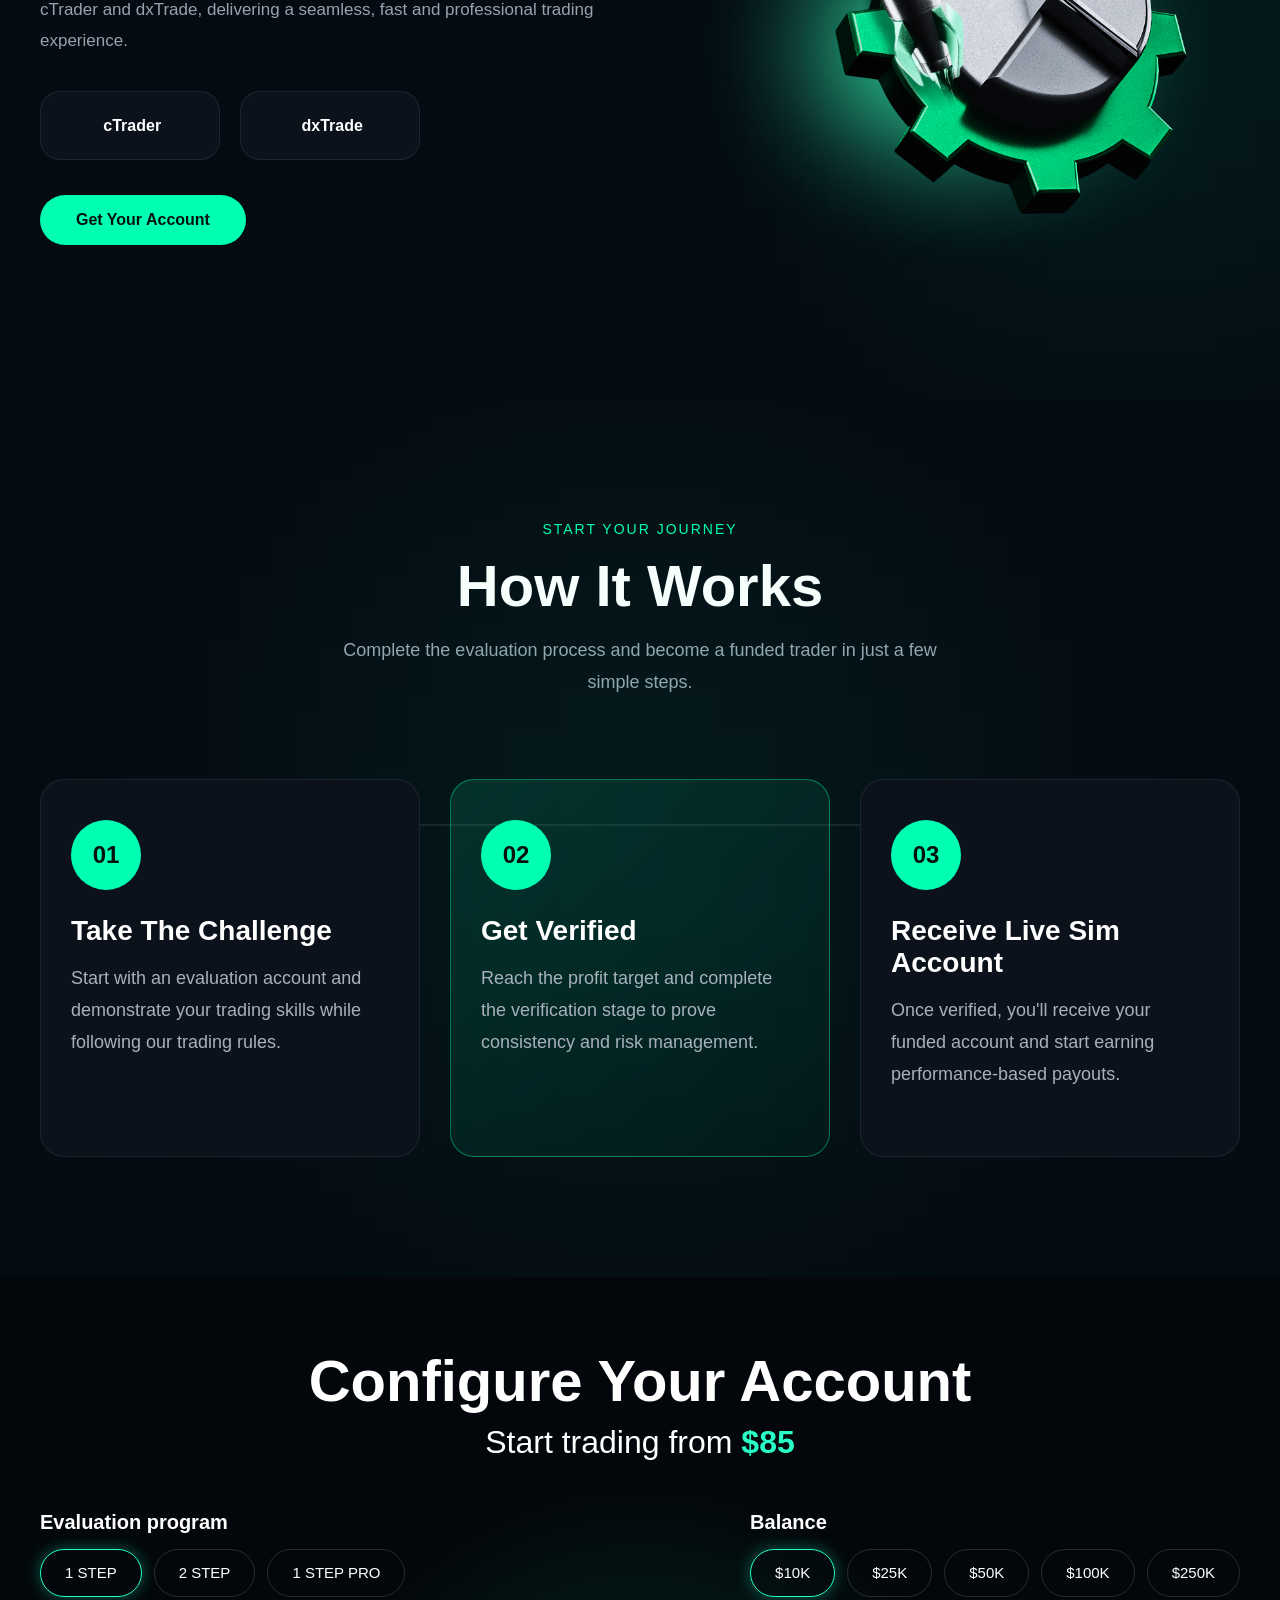
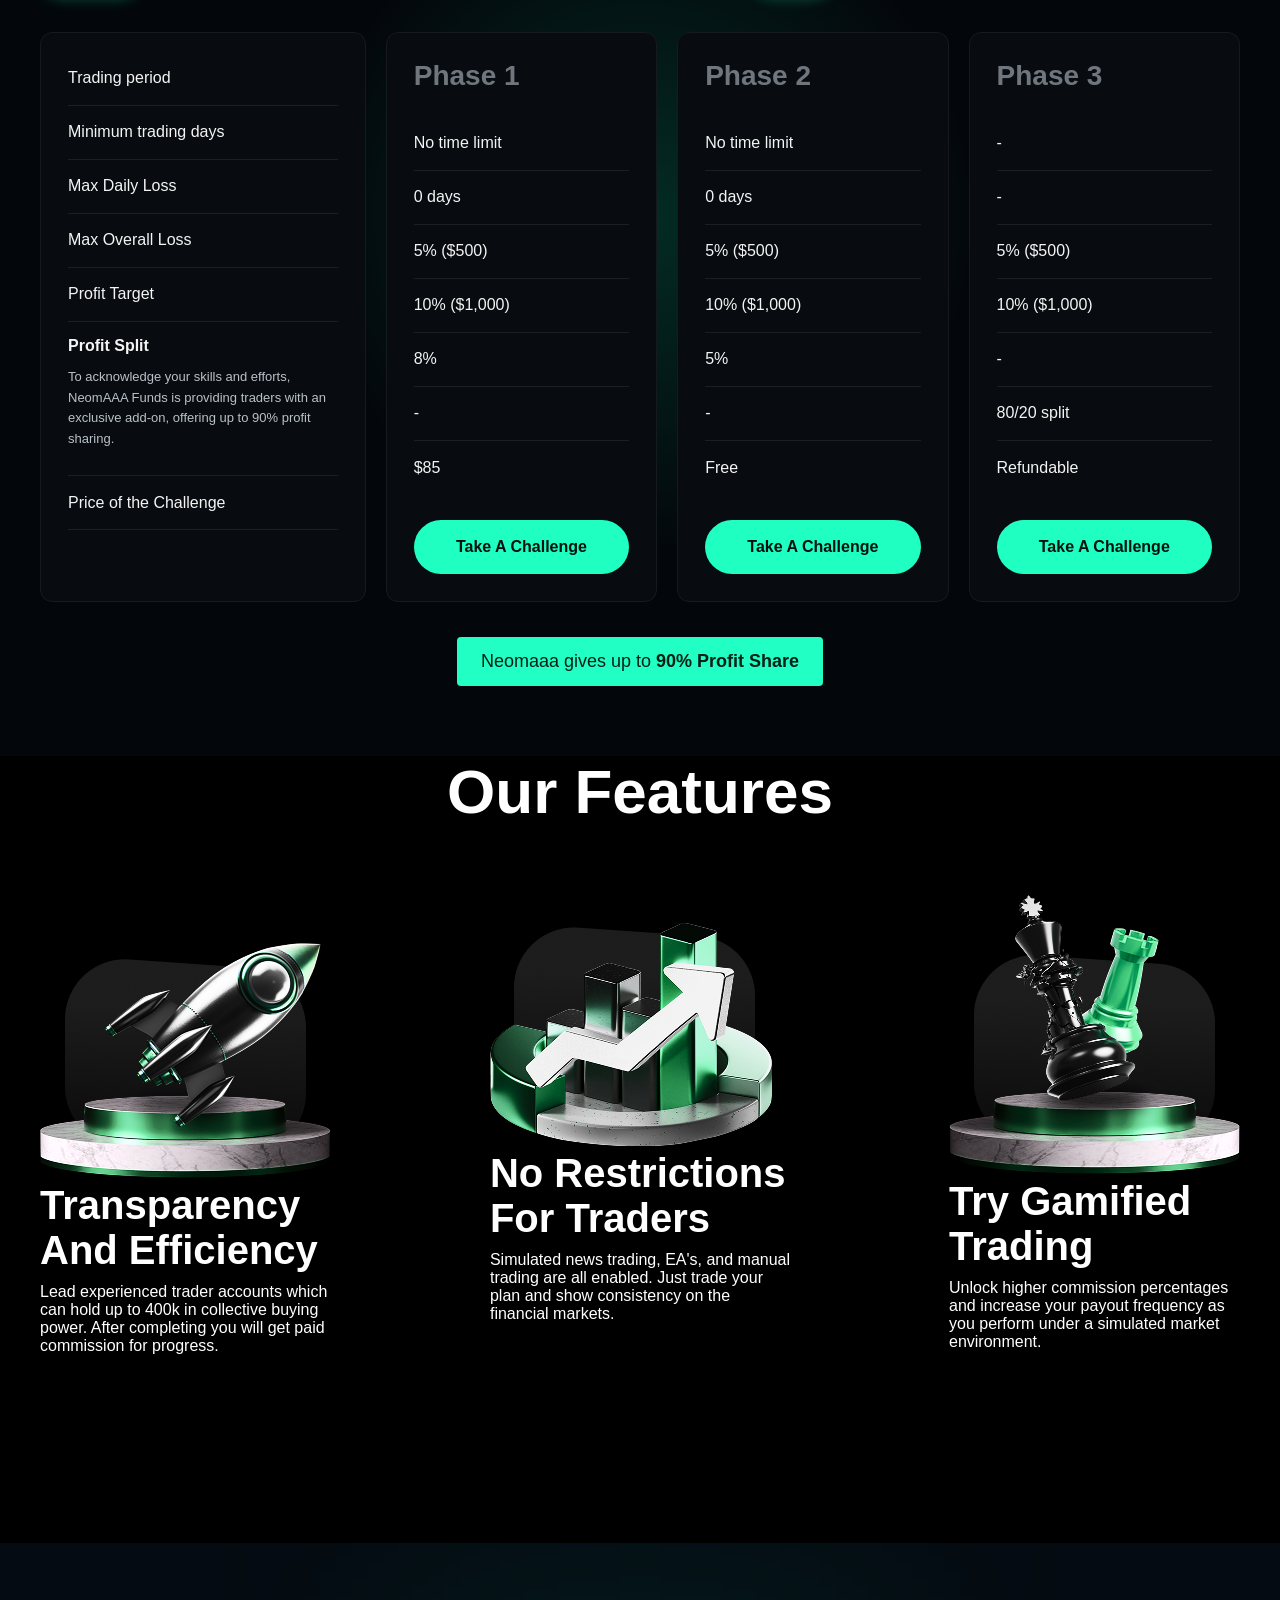
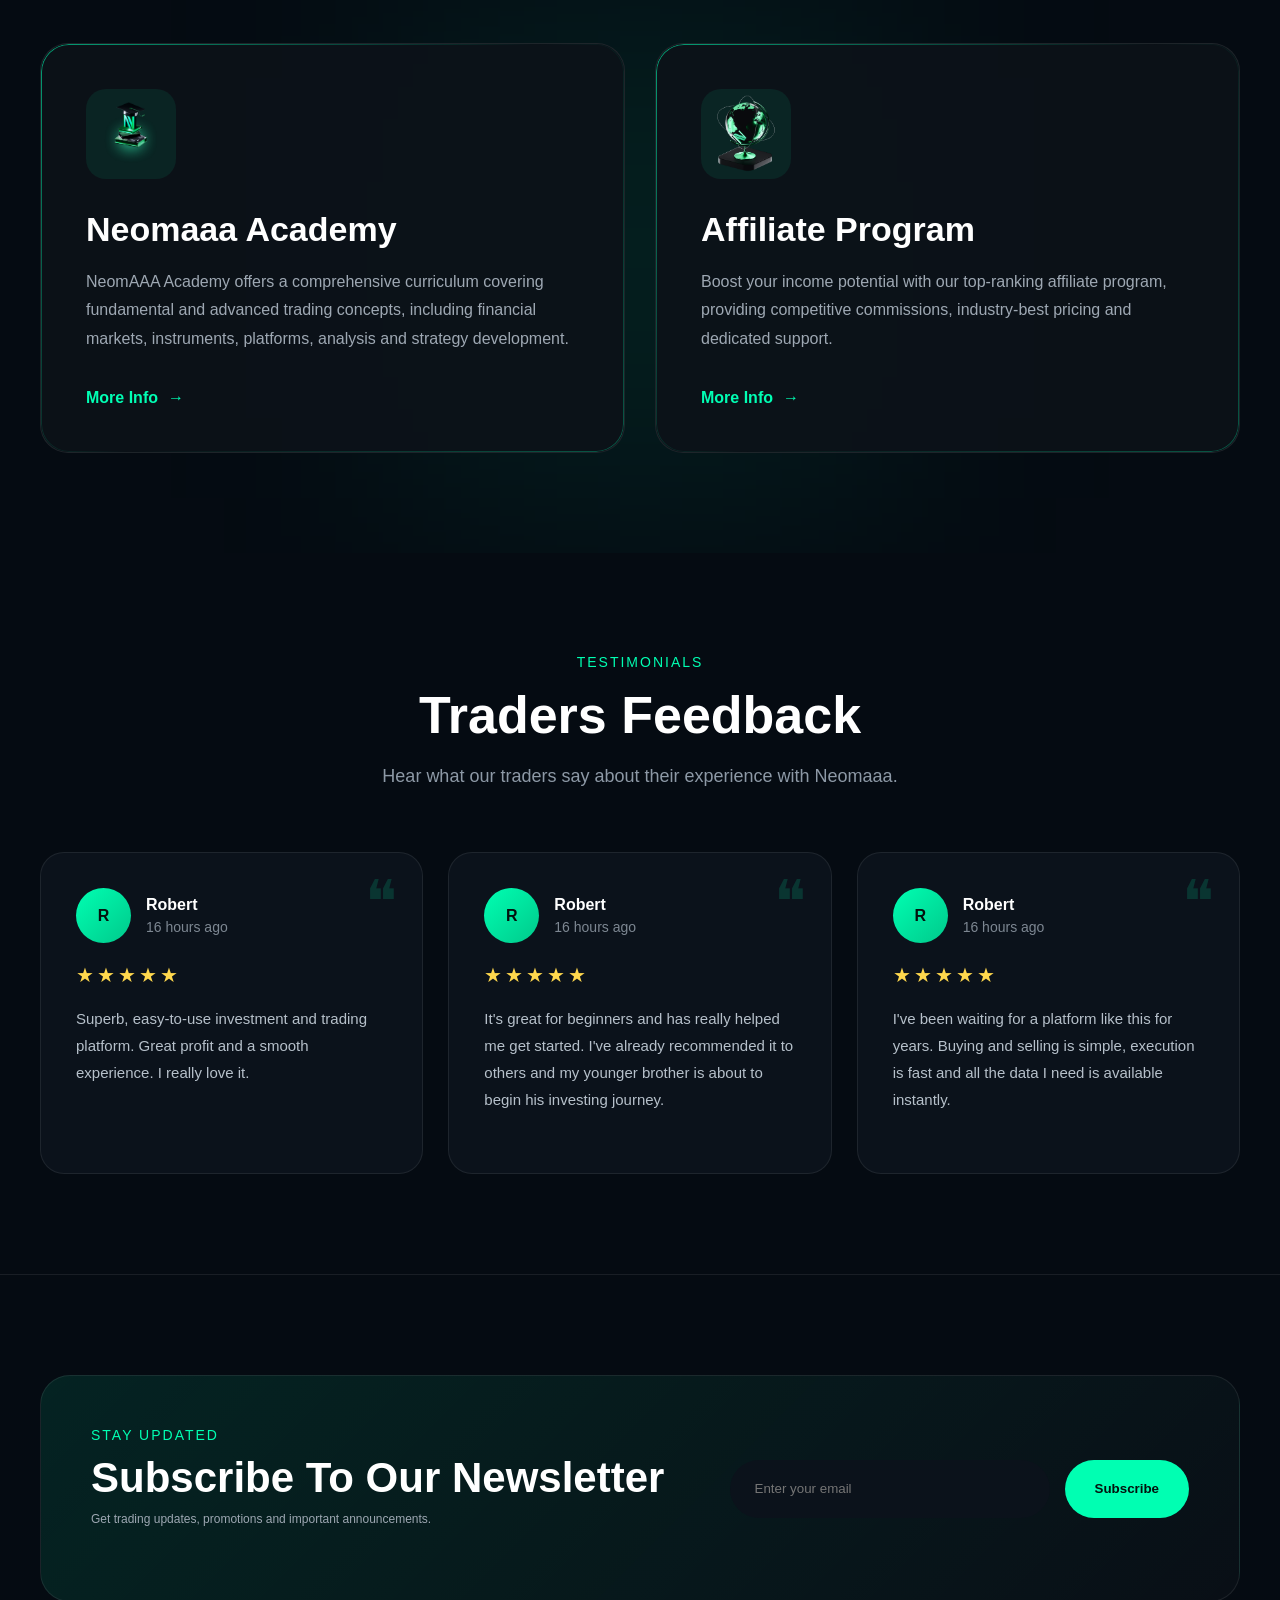
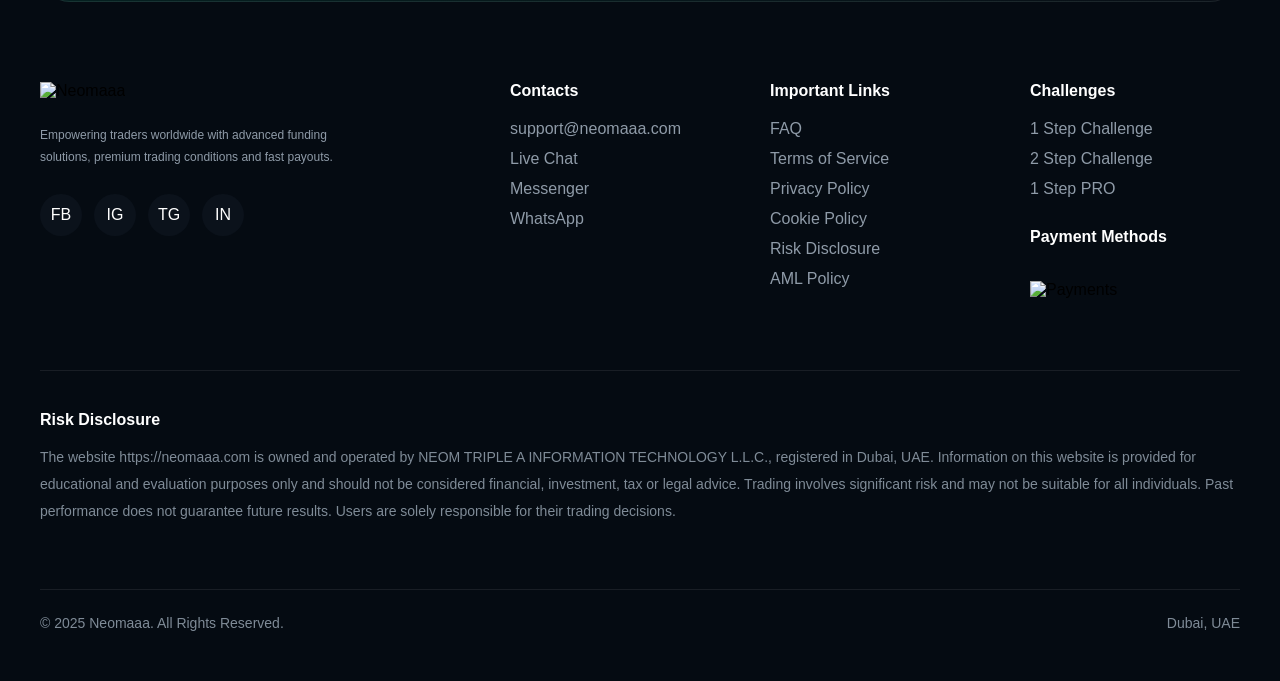
==== commit cb1f9623: "first commit" ====
--- a/index.html
+++ b/index.html
@@ -25,18 +25,7 @@
           <li>
             <a href="">Prices</a>
           </li>
-          <li>
-            <a href="">Affiliate program</a>
-          </li>
-          <li>
-            <a href="">Education</a>
-          </li>
-          <li>
-            <a href="">FAQ</a>
-          </li>
-          <li>
-            <a href="">Support</a>
-          </li>
+
           <form action="">
             <select name="" id="FAQ">
               <option value="">ENG</option>
@@ -55,18 +44,11 @@
         <div class="container">
           <div class="men-haqimda">
             <div class="men-info">
-              <h1>
-                we're looking for <br />
-                Traders
-              </h1>
-              <h3>
-                Supercharge your trades <br />
-                with NEOMAAA Funds
-              </h3>
-              <p>
-                Trade confidently and safe on our AAA+ funded <br />
-                accounts. Pump your success up with up to <br />
-                $400,000 in buying power.
+              <h1>W're looking for Traders</h1>
+              <h3>Supercharge your trades with NEOMAAA Funds</h3>
+              <p>
+                Trade confidently and safe on our AAA+ funded accounts. Pump
+                your success up with up to $400,000 in buying power.
               </p>
               <button>Free trial</button>
             </div>
@@ -77,38 +59,44 @@
 
       <section id="figma">
         <div class="container">
-          <div class="cards"> 
-            <div class="card">
-              <h2 class="h2-title">Video about us</h2>
-              <img src="./images/Frame 1244151474.png" alt="" />
-            </div>
-            <div class="card">
-              <h2 class="h2-title">Active Promotion</h2>
-              <img src="./images/Frame 1244151477.png" alt="" />
-            </div>
-            <div class="card">
-              <h2 class="h2-title">News</h2>
-              <img src="./images/010 1 (2).png" alt="" />
+          <div class="figma-cards">
+            <div class="figma-right">
+              <div class="figma-right-1">
+                <h3>Video about us</h3>
+                <img src="./images/Frame 1244151474.png" alt="" />
+              </div>
+              <div class="figma-right-1">
+                <h3>Video about us</h3>
+                <img src="./images/Frame 1244151477.png" alt="" />
+              </div>
+            </div>
+            <div class="figma-card">
+              <img src="./images/figma-1.png" alt="" />
               <h3>International crypto event in Brazil</h3>
               <p>
                 NeomAAA is a proprietary trading firm that empowers talented
                 traders by providing them with simulated capital to operate in
-                the financial markets. The goal of neomAAA as a prop firm is to
-                provide traders with an optimal environment to maximize their
-                profits...
-              </p>
-            </div>
-            <div class="card">
-              <a href="More news"></a>
-              <img src="./images/010 1 (3).png" alt="" />
-              <h3 class="h3-title">International crypto event in Brazil</h3>
+                the financial markets.The goal of neomAAA as a prop firm is to
+                provide traders with... 
+              </p>
+              <div>
+                <a href="">More info</a>
+                <p>10.03.24</p>
+              </div>
+            </div>
+            <div class="figma-card">
+              <img src="./images/figma-1.png" alt="" />
+              <h3>International crypto event in Brazil</h3>
               <p>
                 NeomAAA is a proprietary trading firm that empowers talented
                 traders by providing them with simulated capital to operate in
-                the financial markets. The goal of neomAAA as a prop firm is to
-                provide traders with an optimal environment to maximize their
-                profits...
-              </p>
+                the financial markets.The goal of neomAAA as a prop firm is to
+                provide traders with... 
+              </p>
+              <div>
+                <a href="">More info</a>
+                <p>10.03.24</p>
+              </div>
             </div>
           </div>
         </div>
@@ -153,158 +141,235 @@
         </div>
       </section>
 
-      <section id="hero">
-        <div class="container">
-          <div class="men-haqimda2">
-            <div>
-              <h1>
-                Our Funds and <br />
+      <section id="achievements">
+        <div class="container">
+          <div class="achievement-wrapper">
+            <div class="achievement-content">
+              <span class="tag">NEOMAAA FUNDING</span>
+
+              <h2>
+                Our Funds & <br />
                 Achievements
-              </h1>
-              <div class="oxsha">
-                <div class="men-info2">
-                  <h3>190+</h3>
-                  <p>Countries Covered</p>
+              </h2>
+
+              <p>
+                Trusted by traders worldwide. We provide fast payouts,
+                competitive trading conditions and funded accounts up to
+                $400,000 to help traders scale their success.
+              </p>
+
+              <a href="#" class="achievement-btn"> Explore Funding </a>
+            </div>
+
+            <div class="stats-grid">
+              <div class="stat-card">
+                <h3>190+</h3>
+                <p>Countries Covered</p>
+              </div>
+
+              <div class="stat-card active">
+                <h3>72h</h3>
+                <p>Avg. Payout Time</p>
+              </div>
+
+              <div class="stat-card">
+                <h3>0.0</h3>
+                <p>Spread Accounts</p>
+              </div>
+
+              <div class="stat-card">
+                <h3>$400K</h3>
+                <p>Funded Accounts</p>
+              </div>
+            </div>
+          </div>
+        </div>
+      </section>
+
+      <section id="tools">
+        <div class="container">
+          <div class="tools-wrapper">
+            <div class="tools-content">
+              <span class="tools-tag">TRADING TECHNOLOGY</span>
+
+              <h2>Our Trading Tools</h2>
+
+              <p>
+                We stand out through the use of advanced trading platforms such
+                as cTrader and dxTrade, delivering a seamless, fast and
+                professional trading experience.
+              </p>
+
+              <div class="platforms">
+                <div class="platform-card">
+                  <img src="./images/ctrader.png" alt="" />
+                  <span>cTrader</span>
                 </div>
-                <div class="men-info2">
-                  <h3>72h</h3>
-                  <p>Avg. Payout Time</p>
+
+                <div class="platform-card">
+                  <img src="./images/dxtrade.png" alt="" />
+                  <span>dxTrade</span>
                 </div>
-                <div class="men-info2">
-                  <h3>0.0</h3>
-                  <p>Spread accounts</p>
-                </div>
-                <div class="men-info2">
-                  <h3>$400K</h3>
-                  <p>Up to in funded accounts</p>
-                </div>
-              </div>
-            </div>
-              <img class="img" src="./images/Group 2087326289.png" alt="" />
-            </div>
-          </div>
-        </div>
-      </section>
-
-      <section id="hero">
-        <div class="container">
-          <div class="men-haqimda3">
-            <img src="./images/Group 2087326307.png" alt="">
-            <div class="men-info3">
-              <h1>Our tools</h1>
-              <p>
-                We stand out for the use of the most advanced <br> trading  platforms, such as cTrader and dxTrade, <br> ensuring a smooth and efficient trading experience.
-              </p>
-              <img src="./images/Group 2087326304.png" alt="">
-              <button>Get your account</button>
-            </div>
-          </div>
-        </div>
-      </section>
-
-      <section id="hero">
-        <div class="container">
-          <div class="men-haqimda4">
-            <div class="men-info4">
-              <img src="./images/Frame 60.png" alt="">
-              <img src="./images/Frame 63.png" alt="">
-              <img src="./images/Frame 62.png" alt="">
-              <img src="./images/Frame 59.png" alt="">
-              <img src="./images/Frame 61.png" alt="">
-            </div>
-          </div>
-        </div>
-      </section>
-
-      <section id="hero">
-        <div class="container">
-          <div class="men-haqimda5">
-            <div class="men-info5">
-              <h1>How it works</h1>
-              <h3>Take the Challenge</h3>
-              <p>
-                Accept the challenge through a demo account with <br> neomAAA Funds and discover what it takes to <br> become a live simulated trader.
-              </p>
-            </div>
-            <div class="men-info5">
-              <h3>Get your live sim </h3>
-              <a href="">account</a>
-              <p>
-                Accept the challenge through a demo account with <br> neomAAA Funds and discover what it takes to <br> become a live simulated trader.
-              </p>
-            </div>
-            <div class="men-info5">
+              </div>
+
+              <a href="#" class="tools-btn"> Get Your Account </a>
+            </div>
+
+            <div class="tools-image">
+              <img src="./images/Group 2087326307.png" alt="" />
+            </div>
+          </div>
+        </div>
+      </section>
+
+      <section id="how-it-works">
+        <div class="container">
+          <div class="section-title">
+            <span>START YOUR JOURNEY</span>
+            <h2>How It Works</h2>
+            <p>
+              Complete the evaluation process and become a funded trader in just
+              a few simple steps.
+            </p>
+          </div>
+
+          <div class="steps">
+            <div class="step-card">
+              <div class="step-number">01</div>
+
+              <h3>Take The Challenge</h3>
+
+              <p>
+                Start with an evaluation account and demonstrate your trading
+                skills while following our trading rules.
+              </p>
+            </div>
+
+            <div class="step-card active">
+              <div class="step-number">02</div>
+
               <h3>Get Verified</h3>
-              <p>
-                Accept the challenge through a demo account with <br> neomAAA Funds and discover what it takes to <br> become a live simulated trader.
-              </p>
-              <img src="./images/Group 1000005978.png" alt="">
-            </div>
-          </div>
-        </div>
-      </section>
-
-      <section id="hero">
-        <div class="container">
-          <div class="men-haqimda6">
-            <div class="men-info6">
-              <h1>Configure your account</h1>
-              <h2>Start trading from $85</h2>
-              <p>Evaluation program</p>
-              <button>1 STEP</button>
-              <button>2 STEP</button>
-              <button>1 STEP PRO</button>
-              <p>Balance</p>
-              <button>$10K</button>
-              <button>$25K</button>
-              <button>$50K</button>
-              <button>$100K</button>
-              <button>$250K</button>
-              <div class="carts">
-                <div class="cart">
-                  <h3>Trading period</h3>
-                  <h3>Minimum trading days</h3>
-                  <h3>Max Daily Loss</h3>
-                  <h3>Max Overall Loss</h3>
-                  <h3>Profit Target</h3>
-                  <h3>Profit Split</h3>
+
+              <p>
+                Reach the profit target and complete the verification stage to
+                prove consistency and risk management.
+              </p>
+            </div>
+
+            <div class="step-card">
+              <div class="step-number">03</div>
+
+              <h3>Receive Live Sim Account</h3>
+
+              <p>
+                Once verified, you'll receive your funded account and start
+                earning performance-based payouts.
+              </p>
+            </div>
+          </div>
+        </div>
+      </section>
+
+      <section class="challenge-section">
+        <div class="container">
+          <div class="heading">
+            <h1>Configure Your Account</h1>
+            <p>Start trading from <span>$85</span></p>
+          </div>
+
+          <div class="top-options">
+            <div class="option-group">
+              <h4>Evaluation program</h4>
+              <div class="chips">
+                <button class="chip active">1 STEP</button>
+                <button class="chip">2 STEP</button>
+                <button class="chip">1 STEP PRO</button>
+              </div>
+            </div>
+
+            <div class="option-group">
+              <h4>Balance</h4>
+              <div class="chips">
+                <button class="chip active">$10K</button>
+                <button class="chip">$25K</button>
+                <button class="chip">$50K</button>
+                <button class="chip">$100K</button>
+                <button class="chip">$250K</button>
+              </div>
+            </div>
+          </div>
+
+          <div class="pricing-grid">
+            <!-- Features -->
+            <div class="card features-card">
+              <div class="feature-row">Trading period</div>
+              <div class="feature-row">Minimum trading days</div>
+              <div class="feature-row">Max Daily Loss</div>
+              <div class="feature-row">Max Overall Loss</div>
+              <div class="feature-row">Profit Target</div>
+
+              <div class="feature-row profit">
+                <div>
+                  <strong>Profit Split</strong>
                   <p>
-                    To acknowledge your skills and <br> efforts, NeomAAA Funds is <br> providing traders with an <br> exclusive add-on, offering up to <br> 90% profit sharing.
+                    To acknowledge your skills and efforts, NeomAAA Funds is
+                    providing traders with an exclusive add-on, offering up to
+                    90% profit sharing.
                   </p>
                 </div>
-                <div class="cart">
-                  <h3>No time limit</h3>
-                  <h3>0 days</h3>
-                  <h3>5% ($500)</h3>
-                  <h3>10% ($1,000)</h3>
-                  <h3>8%</h3>
-                  <h3>-</h3>
-                  <h3>$85</h3>
-                  <button class="but">Take a challenge</button>
-                </div>
-                <div class="cart">
-                  <h3>No time limit</h3>
-                  <h3>0 days</h3>
-                  <h3>5% ($500)</h3>
-                  <h3>10% ($1,000)</h3>
-                  <h3>8%</h3>
-                  <h3>-</h3>
-                  <h3>Free</h3>
-                  <button class="but">Take a challenge</button>
-                </div>
-                <div class="cart">
-                  <h3>-</h3>
-                  <h3>-</h3>
-                  <h3>5% ($500)</h3>
-                  <h3>10% ($1,000)</h3>
-                  <h3>-</h3>
-                  <h3>80/20 split</h3>
-                  <h3>Refundable</h3>
-                  <button class="but">Take a challenge</button>
-                </div>
-              </div>
-              <button class="but2">Neomaaa gives up to 90% Profit Share</button>
-            </div>
+              </div>
+
+              <div class="feature-row">Price of the Challenge</div>
+            </div>
+
+            <!-- Phase 1 -->
+            <div class="card">
+              <h3>Phase 1</h3>
+
+              <div class="value">No time limit</div>
+              <div class="value">0 days</div>
+              <div class="value">5% ($500)</div>
+              <div class="value">10% ($1,000)</div>
+              <div class="value">8%</div>
+              <div class="value">-</div>
+              <div class="value price">$85</div>
+
+              <button class="cta">Take A Challenge</button>
+            </div>
+
+            <!-- Phase 2 -->
+            <div class="card">
+              <h3>Phase 2</h3>
+
+              <div class="value">No time limit</div>
+              <div class="value">0 days</div>
+              <div class="value">5% ($500)</div>
+              <div class="value">10% ($1,000)</div>
+              <div class="value">5%</div>
+              <div class="value">-</div>
+              <div class="value price">Free</div>
+
+              <button class="cta">Take A Challenge</button>
+            </div>
+
+            <!-- Phase 3 -->
+            <div class="card">
+              <h3>Phase 3</h3>
+
+              <div class="value">-</div>
+              <div class="value">-</div>
+              <div class="value">5% ($500)</div>
+              <div class="value">10% ($1,000)</div>
+              <div class="value">-</div>
+              <div class="value">80/20 split</div>
+              <div class="value price">Refundable</div>
+
+              <button class="cta">Take A Challenge</button>
+            </div>
+          </div>
+
+          <div class="bottom-badge">
+            Neomaaa gives up to <strong>90% Profit Share</strong>
           </div>
         </div>
       </section>
@@ -314,218 +379,250 @@
           <h1 class="h1-title">Our Features</h1>
           <div class="men-haqimda7">
             <div class="men-info7">
-              <img src="./images/Group 2087326336.png" alt="">
+              <img src="./images/Group 2087326336.png" alt="" />
               <h3>
-                Transparency <br>
+                Transparency <br />
                 And Efficiency
               </h3>
-              <h3 class="title">No min. trading days</h3>
-              <p>
-                Lead experienced trader accounts which <br> can hold up to 400k in collective buying <br> power. After completing you will get paid <br> commission for progress.
+              <p>
+                Lead experienced trader accounts which <br />
+                can hold up to 400k in collective buying <br />
+                power. After completing you will get paid <br />
+                commission for progress.
               </p>
             </div>
             <div class="men-info7">
-              <img src="./images/Group 2087326335.png" alt="">
+              <img src="./images/Group 2087326335.png" alt="" />
               <h3>
-                No Restrictions <br>
+                No Restrictions <br />
                 For Traders
               </h3>
-              <h3 class="title">Trade your own way</h3>
-              <p>
-                Simulated news trading, EA's, and manual <br> trading are all enabled. Just trade your <br> plan and show consistency on the <br> financial markets.
+              <p>
+                Simulated news trading, EA's, and manual <br />
+                trading are all enabled. Just trade your <br />
+                plan and show consistency on the <br />
+                financial markets.
               </p>
             </div>
             <div class="men-info7">
-              <img src="./images/Group 2087326344.png" alt="">
+              <img src="./images/Group 2087326344.png" alt="" />
               <h3>
-                Try Gamified <br> Trading
+                Try Gamified <br />
+                Trading
               </h3>
-              <h3 class="title">Compete to the Top</h3>
-              <p>
-                Unlock higher commission percentages <br> and increase your payout frequency as <br> you perform under a simulated market <br> environment.
-              </p>
-            </div>
-          </div>
-        </div>
-      </section>
-
-      <section id="hero">
-        <div class="container">
-          <div class="men-haqimda8">
-            <div class="men-info8">
-              <img src="./images/Group 2087326400.png" alt="">
-              <h3>Neomaaa <br> Academy</h3>
-              <p>
-                NeomAAA Academy offers a comprehensive <br> curriculum covering fundamental and advanced <br>trading concepts, including financial markets,<br> instruments, platforms, analysis, and strategy <br> development.
-              </p>
-              <button class="but1">More info</button>
-            </div>
-            <div class="men-info8">
-              <img src="./images/Group 2087326353213123 1.png" alt="">
-              <h3>
-                Affiliate br
-                Program
-              </h3>
-              <p>
-                Boost your income potential with our top- <br>ranking affiliate program, providing competitive <br> commissions, best prices on the industry and <br> dedicated support to elevate your <br> achievements.
-              </p>
-              <button class="but1">More info</button>
-            </div>
-          </div>
-        </div>
-      </section>
-      <section id="hero">
-        <div class="container">
-          <h2>Traders Feedback</h2>
-          <div class="men-haqimda9">
-            <div class="cart2">
-                  <p>Robert, 16 hours ago</p>
-                  <p>⭐⭐⭐⭐⭐</p>
-                  <p>
-                    Superb, easy-to-use investment and <br> trading platform. Great profit, I really <br> love it
-                  </p>
+              <p>
+                Unlock higher commission percentages <br />
+                and increase your payout frequency as <br />
+                you perform under a simulated market <br />
+                environment.
+              </p>
+            </div>
+          </div>
+        </div>
+      </section>
+
+      <section id="academy">
+        <div class="container">
+          <div class="academy-wrapper">
+            <div class="academy-card">
+              <div class="card-icon">
+                <img src="./images/Group 2087326400.png" alt="" />
+              </div>
+
+              <h3>Neomaaa Academy</h3>
+
+              <p>
+                NeomAAA Academy offers a comprehensive curriculum covering
+                fundamental and advanced trading concepts, including financial
+                markets, instruments, platforms, analysis and strategy
+                development.
+              </p>
+
+              <a href="#" class="card-btn">
+                More Info
+                <span>→</span>
+              </a>
+            </div>
+
+            <div class="academy-card">
+              <div class="card-icon">
+                <img src="./images/Group 2087326353213123 1.png" alt="" />
+              </div>
+
+              <h3>Affiliate Program</h3>
+
+              <p>
+                Boost your income potential with our top-ranking affiliate
+                program, providing competitive commissions, industry-best
+                pricing and dedicated support.
+              </p>
+
+              <a href="#" class="card-btn">
+                More Info
+                <span>→</span>
+              </a>
+            </div>
+          </div>
+        </div>
+      </section>
+      <section id="feedback">
+        <div class="container">
+          <div class="section-header">
+            <span class="subtitle">Testimonials</span>
+            <h2>Traders Feedback</h2>
+            <p>
+              Hear what our traders say about their experience with Neomaaa.
+            </p>
+          </div>
+
+          <div class="feedback-grid">
+            <div class="feedback-card">
+              <div class="quote">❝</div>
+
+              <div class="user">
+                <div class="avatar">R</div>
+                <div>
+                  <h4>Robert</h4>
+                  <span>16 hours ago</span>
                 </div>
-                <div class="cart2">
-                  <p>Robert, 16 hours ago</p>
-                  <p>⭐⭐⭐⭐⭐</p>
-                  <p>
-                    It’s great for beginners, it’s really <br> helped me get started and I’ve <br>recommended it to others already,<br> my younger brother is about to startbr
-                     his investing journey with Neoma
-                  </p>
+              </div>
+
+              <div class="stars">★★★★★</div>
+
+              <p>
+                Superb, easy-to-use investment and trading platform. Great
+                profit and a smooth experience. I really love it.
+              </p>
+            </div>
+
+            <div class="feedback-card">
+              <div class="quote">❝</div>
+
+              <div class="user">
+                <div class="avatar">R</div>
+                <div>
+                  <h4>Robert</h4>
+                  <span>16 hours ago</span>
                 </div>
-                <div class="cart2">
-                  <p>Robert, 16 hours ago</p>
-                  <p>⭐⭐⭐⭐⭐</p>
-                  <p>
-                    I’ve been waiting for a site like this <br> for years!
-                     -So easy to buy & sell! All relevant <br> data needed is available, very fast <br>execution of orders, it’s just about <br> perfect
-                  </p>
+              </div>
+
+              <div class="stars">★★★★★</div>
+
+              <p>
+                It's great for beginners and has really helped me get started.
+                I've already recommended it to others and my younger brother is
+                about to begin his investing journey.
+              </p>
+            </div>
+
+            <div class="feedback-card">
+              <div class="quote">❝</div>
+
+              <div class="user">
+                <div class="avatar">R</div>
+                <div>
+                  <h4>Robert</h4>
+                  <span>16 hours ago</span>
                 </div>
               </div>
-            </div>
-          </div>
-        </div>
-      </section>
-
-      <section id="hero">
-        <div class="container">
-          <div class="men-haqimda10">
-            <div class="men-info10">
-              <h1>24/7</h1>
-              <h3>Our support team is <br> always with you</h3>
-              <p>
-                Our program is designed to provide the <br> smoothest experience during your funded <br> journey. In case you have questions, our <br> support team is always ready to assist you!
-              </p>
-              <button>Support center</button>
-            </div>
-            <img src="./images/headphones 3 1.png" alt="">
-          </div>
-        </div>
-      </section>
-
-      <section id="hero">
-        <div class="container">
-          <div class="cart3">
-            <img src="./images/Group 2087326417.png" alt="">
-            </div>
-            <div class="cart3">
-              <h1>
-                Do you have <br>
-                a good trading <br> strategy?
-              </h1>
-              <button>Start Trading Today</button>
-            </div>
-          </div>
-      </section>
-
-      <section id="hero">
-        <div class="container">
-          <div class="men-haqimda12">
-            <div class="men-info12">
-              <h1>FAQ</h1>
-              <p>
-                Don't see your question here? Connect with our live chat <br> or leave a message in our contact form below.
-              </p>
-              <button>General</button>
-              <button>Rules</button>
-              <button>Challenges</button>
-              <h3>Getting started with NeomAAA Funds</h3>
-              <h3>What is a neomAAA?</h3>
-              <h3>What broker do we work with?</h3>
-              <h3>Minimum trading days for first payment?</h3>
-              <h3>
-                To request your first profit withdrawal, you must have completed a minimum of 10 days of trading.
-              </h3>
-            </div>
-          </div>
-        </div>
-      </section>
-
-      <section id="hero">
-        <div class="container">
-          <div class="men-haqimda13">
-            <img src="./images/020b0b2f3c887759cd7ed392cb5f1ceac0655662.png" alt="">
-            <div class="men-info13">
-              <h1>
-                Join <br>
-                our <br> team
-              </h1>
-              <p>
-                Take on neomAAA Challenge and <br> ecome Triple A+ Trader
-              </p>
-              <button>Join our community</button>
+
+              <div class="stars">★★★★★</div>
+
+              <p>
+                I've been waiting for a platform like this for years. Buying and
+                selling is simple, execution is fast and all the data I need is
+                available instantly.
+              </p>
             </div>
           </div>
         </div>
       </section>
     </main>
-
-    <footer id="hero">
+    <footer id="footer">
       <div class="container">
-     <div class="men-haqimda14">
-      <div class="men-info14">
-      <h3>Contacts</h3>
-      <p>support@neomaaa.com</p>
-      <p>Live Chat</p>
-      <p>Messenger</p>
-      <p>Whatsapp</p>
-      <h3>Follow Us On</h3>
-      <img src="./images/Frame 5.png" alt="">
-      </div>
-      <div class="men-info14">
-      <h3>Important Links</h3>
-      <p>FAQ</p>
-      <p>Terms of Service</p>
-      <p>Privacy Policy</p>
-      <p>Cookie Policy</p>
-      <p>Risk Disclosure</p>
-      <p>Contact Us</p>
-      <p>AML Policy</p>
-      <p>Media kit</p>
-      </div>
-      <div class="men-info14">
-      <h3>Challenges</h3>
-      <p>1 Step Challenge</p>
-      <p>2 Step Challenge</p>
-      <p>1 Step neomAAA PRO</p>
-      <h3>We Accept</h3>
-      <img src="./images/Frame 1244151604.png" alt="">
-      </div>
-      <img class="footer-img" src="./images/Group 2087326330.png" alt="">
-     </div>
-     </div>
-      </div>
-      <div class="container">
-      <div class="men-info14">
-        <h3 class="h3">Subscribe to our newsettler</h3>
-        <input type="" placeholder="Your Email">
-        <button class="button">Subscribe</button>
-        <p>
-          The website https://neomaaa.com/ is owned and operated by NEOM TRIPLE A INFORMATION TECHNOLOGY L.L.C. which is registered in Dubai, UAE.
-          The information on the Website is provided solely for analysis purposes only and should not be construed as financial, investment, tax, or other advice. Nothing on the Website or in our Services represents a solicitation, advice, endorsement, or offer to purchase or sell stocks or other financial instruments by neomAAA, its agents, employees, contractors, or any connected entities. You are solely responsible for assessing the benefits and risks associated with the use of any information or other content on the Website. All investments include substantial risk, and an individual's investment decisions are solely his/her obligation. All information on the Website is provided “as is”, with no guarantee of completeness, accuracy, timeliness, or of the results obtained from the use of this information, and without warranty of any kind, express or implied. neomAAA, or its partners, employees, or agents, shall in no way be responsible to you or anyone else for any decision made or action taken in reliance on the information on the Website, or for any consequential, special, or similar damages, even if warned of the potential of such damages. Purchases should not be regarded as deposits. All program charges are utilized for working expenses including, however not restricted to, staff, innovation, and other business-related costs.
-        </p>
-      </div>
+        <!-- Newsletter -->
+        <div class="footer-newsletter">
+          <div>
+            <span>STAY UPDATED</span>
+            <h2>Subscribe To Our Newsletter</h2>
+            <p>Get trading updates, promotions and important announcements.</p>
+          </div>
+
+          <form class="newsletter-form">
+            <input type="email" placeholder="Enter your email" />
+            <button type="submit">Subscribe</button>
+          </form>
+        </div>
+
+        <!-- Main Footer -->
+        <div class="footer-grid">
+          <div class="footer-brand">
+            <img src="./images/logo.png" alt="Neomaaa" />
+
+            <p>
+              Empowering traders worldwide with advanced funding solutions,
+              premium trading conditions and fast payouts.
+            </p>
+
+            <div class="socials">
+              <a href="#">FB</a>
+              <a href="#">IG</a>
+              <a href="#">TG</a>
+              <a href="#">IN</a>
+            </div>
+          </div>
+
+          <div class="footer-links">
+            <h4>Contacts</h4>
+            <a href="#">support@neomaaa.com</a>
+            <a href="#">Live Chat</a>
+            <a href="#">Messenger</a>
+            <a href="#">WhatsApp</a>
+          </div>
+
+          <div class="footer-links">
+            <h4>Important Links</h4>
+            <a href="#">FAQ</a>
+            <a href="#">Terms of Service</a>
+            <a href="#">Privacy Policy</a>
+            <a href="#">Cookie Policy</a>
+            <a href="#">Risk Disclosure</a>
+            <a href="#">AML Policy</a>
+          </div>
+
+          <div class="footer-links">
+            <h4>Challenges</h4>
+            <a href="#">1 Step Challenge</a>
+            <a href="#">2 Step Challenge</a>
+            <a href="#">1 Step PRO</a>
+
+            <h4 class="payment-title">Payment Methods</h4>
+
+            <img src="./images/payments.png" alt="Payments" class="payments" />
+          </div>
+        </div>
+
+        <!-- Disclaimer -->
+        <div class="footer-disclaimer">
+          <h4>Risk Disclosure</h4>
+
+          <p>
+            The website https://neomaaa.com is owned and operated by NEOM TRIPLE
+            A INFORMATION TECHNOLOGY L.L.C., registered in Dubai, UAE.
+            Information on this website is provided for educational and
+            evaluation purposes only and should not be considered financial,
+            investment, tax or legal advice. Trading involves significant risk
+            and may not be suitable for all individuals. Past performance does
+            not guarantee future results. Users are solely responsible for their
+            trading decisions.
+          </p>
+        </div>
+
+        <!-- Bottom -->
+        <div class="footer-bottom">
+          <p>© 2025 Neomaaa. All Rights Reserved.</p>
+          <p>Dubai, UAE</p>
+        </div>
       </div>
     </footer>
   </body>
--- a/css/style.css
+++ b/css/style.css
@@ -7,7 +7,6 @@
 
 .container{
     max-width: 1200px;
-    display: flex;
     width: 100%;
     margin-left: auto;
     margin-right: auto;
@@ -109,12 +108,12 @@
 }
 
 .men-info{
+}
+
+.men-haqimda{
+    color: white;
+    display: flex;
     align-items: center;
-}
-
-.men-haqimda{
-    color: white;
-    display: flex;
     margin-bottom: 100px;
 }
 
@@ -309,7 +308,7 @@
 }
 
 .men-info6 button:hover{
-    background-color: #00D6AF;
+    background-color:#00D6AF ;
     border: none;
     color: #111111E5;
 }
@@ -613,4 +612,1269 @@
     gap: 19px;
     margin-bottom: 150px;
 
+}
+
+.figma-cards{
+    display: grid;
+    grid-template-columns: repeat(3 , 1fr);
+    gap: 20px;
+}
+
+.figma-card{
+    max-width: 400px;
+    width: 100%;
+    background: #0f1720;
+    border: 1px solid rgba(0, 255, 170, 0.2);
+    border-radius: 20px;
+    overflow: hidden;
+    padding: 20px;
+    color: white;
+    transition: 0.3s ease;
+    box-shadow: 0 0 20px rgba(0, 255, 170, 0.1);
+}
+
+.figma-card:hover{
+    transform: translateY(-8px);
+    box-shadow: 0 0 30px rgba(0, 255, 170, 0.3);
+}
+
+.figma-card img{
+    width: 100%;
+    height: 220px;
+    object-fit: cover;
+    border-radius: 15px;
+}
+
+.figma-card h3{
+    margin: 18px 0 12px;
+    font-size: 22px;
+    font-weight: 700;
+    color: #00ffaa;
+}
+
+.figma-card p{
+    color: #b8c0cc;
+    line-height: 1.6;
+    font-size: 14px;
+}
+
+.figma-card div{
+    display: flex;
+    justify-content: space-between;
+    align-items: center;
+    margin-top: 20px;
+}
+
+.figma-card a{
+    text-decoration: none;
+    background: linear-gradient(90deg,#00ffaa,#00cc88);
+    color: #0f1720;
+    padding: 10px 20px;
+    border-radius: 10px;
+    font-weight: 700;
+}
+
+.figma-card div p{
+    color: #00ffaa;
+    font-weight: 600;
+}
+
+.figma-right{
+    display: flex;
+    flex-direction: column;
+    color: white;
+    align-items: baseline;
+}
+
+
+.challenge-section{
+    padding:70px 20px;
+    background:
+        radial-gradient(circle at center,
+        rgba(0,255,180,.15),
+        transparent 40%),
+        #03070b;
+}
+
+.container{
+    max-width:1200px;
+    margin:auto;
+}
+
+.heading{
+    text-align:center;
+    margin-bottom:50px;
+}
+
+.heading h1{
+    color:#fff;
+    font-size:58px;
+    font-weight:700;
+    margin-bottom:10px;
+}
+
+.heading p{
+    color:#fff;
+    font-size:32px;
+    font-weight:300;
+}
+
+.heading span{
+    color:#28ffc6;
+    font-weight:700;
+}
+
+.top-options{
+    display:flex;
+    justify-content:space-between;
+    gap:30px;
+    margin-bottom:35px;
+    flex-wrap:wrap;
+}
+
+.option-group h4{
+    color:#fff;
+    margin-bottom:15px;
+    font-size:20px;
+}
+
+.chips{
+    display:flex;
+    gap:12px;
+    flex-wrap:wrap;
+}
+
+.chip{
+    height:48px;
+    padding:0 24px;
+    border-radius:30px;
+    border:1px solid rgba(255,255,255,.15);
+    background:transparent;
+    color:#fff;
+    cursor:pointer;
+    font-size:15px;
+}
+
+.chip.active{
+    border-color:#21ffc5;
+    box-shadow:0 0 15px rgba(33,255,197,.35);
+}
+
+.pricing-grid{
+    display:grid;
+    grid-template-columns:1.2fr 1fr 1fr 1fr;
+    gap:20px;
+}
+
+.card{
+    background:#080c10;
+    border-radius:12px;
+    padding:28px;
+    color:#fff;
+    position:relative;
+    overflow:hidden;
+}
+
+.card::before{
+    content:"";
+    position:absolute;
+    inset:0;
+    border:1px solid rgba(255,255,255,.06);
+    border-radius:12px;
+    pointer-events:none;
+}
+
+.card h3{
+    color:#6f767d;
+    font-size:28px;
+    margin-bottom:25px;
+}
+
+.value,
+.feature-row{
+    min-height:54px;
+    display:flex;
+    align-items:center;
+    border-bottom:1px solid rgba(255,255,255,.08);
+    color:#f4f4f4;
+    font-size:16px;
+}
+
+.features-card{
+    padding:20px 28px;
+}
+
+.profit{
+    align-items:flex-start;
+    padding-top:15px;
+    min-height:150px;
+}
+
+.profit p{
+    color:#b9c1c8;
+    font-size:13px;
+    line-height:1.6;
+    margin-top:12px;
+}
+
+.price{
+    border-bottom:none;
+}
+
+.cta{
+    width:100%;
+    height:54px;
+    border:none;
+    border-radius:30px;
+    margin-top:25px;
+    background:#20ffc2;
+    color:#03120e;
+    font-size:16px;
+    font-weight:700;
+    cursor:pointer;
+}
+
+.cta:hover{
+    transform:translateY(-2px);
+}
+
+.bottom-badge{
+    width:max-content;
+    margin:35px auto 0;
+    background:#22ffc4;
+    color:#052017;
+    padding:14px 24px;
+    border-radius:4px;
+    font-size:18px;
+}
+
+.bottom-badge strong{
+    font-weight:800;
+}
+
+@media(max-width:991px){
+
+    .pricing-grid{
+        grid-template-columns:1fr;
+    }
+
+    .heading h1{
+        font-size:42px;
+    }
+
+    .heading p{
+        font-size:24px;
+    }
+}
+
+.men-haqimda7{
+  display: flex;
+  align-items: center;
+  justify-content: space-between;
+}
+
+.men-haqimda8{
+    display: flex;
+    align-items: center;
+    justify-content: space-between;
+}
+
+.men-info8{
+    max-width: 900px;
+    width: 100%;
+}
+
+#academy {
+  padding: 100px 0;
+  background: #050b12;
+  position: relative;
+  overflow: hidden;
+}
+
+#academy::before {
+  content: "";
+  position: absolute;
+  width: 500px;
+  height: 500px;
+  background: rgba(0, 255, 180, 0.08);
+  filter: blur(120px);
+  left: 50%;
+  top: 50%;
+  transform: translate(-50%, -50%);
+}
+
+.academy-wrapper {
+  display: grid;
+  grid-template-columns: repeat(2, 1fr);
+  gap: 30px;
+}
+
+.academy-card {
+  position: relative;
+  background: rgba(12, 18, 25, 0.95);
+  border: 1px solid rgba(255,255,255,0.08);
+  border-radius: 28px;
+  padding: 45px;
+  transition: 0.4s ease;
+  overflow: hidden;
+}
+
+.academy-card::before {
+  content: "";
+  position: absolute;
+  inset: 0;
+  padding: 1px;
+  border-radius: 28px;
+  background: linear-gradient(
+    135deg,
+    rgba(0,255,180,.6),
+    transparent,
+    rgba(0,255,180,.3)
+  );
+
+  -webkit-mask:
+    linear-gradient(#fff 0 0) content-box,
+    linear-gradient(#fff 0 0);
+
+  -webkit-mask-composite: xor;
+  mask-composite: exclude;
+}
+
+.academy-card:hover {
+  transform: translateY(-12px);
+  box-shadow: 0 20px 60px rgba(0,255,180,0.15);
+}
+
+.card-icon {
+  width: 90px;
+  height: 90px;
+  border-radius: 20px;
+  background: rgba(0,255,180,0.08);
+  display: flex;
+  align-items: center;
+  justify-content: center;
+  margin-bottom: 30px;
+}
+
+.card-icon img {
+  width: 60px;
+}
+
+.academy-card h3 {
+  color: #fff;
+  font-size: 34px;
+  line-height: 1.2;
+  margin-bottom: 18px;
+}
+
+.academy-card p {
+  color: #9ea8b3;
+  font-size: 16px;
+  line-height: 1.8;
+  margin-bottom: 35px;
+}
+
+.card-btn {
+  display: inline-flex;
+  align-items: center;
+  gap: 10px;
+  text-decoration: none;
+  color: #00ffb4;
+  font-weight: 600;
+  transition: .3s;
+}
+
+.card-btn span {
+  transition: .3s;
+}
+
+.card-btn:hover span {
+  transform: translateX(6px);
+}
+
+@media (max-width: 768px) {
+  .academy-wrapper {
+    grid-template-columns: 1fr;
+  }
+
+  .academy-card {
+    padding: 30px;
+  }
+
+  .academy-card h3 {
+    font-size: 28px;
+  }
+}
+
+#feedback {
+  padding: 100px 0;
+  background: #050b12;
+  position: relative;
+}
+
+.section-header {
+  text-align: center;
+  margin-bottom: 60px;
+}
+
+.subtitle {
+  display: inline-block;
+  color: #00ffb2;
+  font-size: 14px;
+  text-transform: uppercase;
+  letter-spacing: 2px;
+  margin-bottom: 15px;
+}
+
+.section-header h2 {
+  color: #fff;
+  font-size: 52px;
+  margin-bottom: 15px;
+}
+
+.section-header p {
+  color: #8d99a6;
+  max-width: 600px;
+  margin: auto;
+  line-height: 1.8;
+}
+
+.feedback-grid {
+  display: grid;
+  grid-template-columns: repeat(3, 1fr);
+  gap: 25px;
+}
+
+.feedback-card {
+  position: relative;
+  background: #0b121b;
+  border: 1px solid rgba(255,255,255,0.08);
+  border-radius: 24px;
+  padding: 35px;
+  transition: .4s;
+}
+
+.feedback-card:hover {
+  transform: translateY(-10px);
+  border-color: rgba(0,255,178,.4);
+  box-shadow: 0 20px 50px rgba(0,255,178,.12);
+}
+
+.quote {
+  position: absolute;
+  top: 20px;
+  right: 25px;
+  font-size: 60px;
+  color: rgba(0,255,178,.15);
+  line-height: 1;
+}
+
+.user {
+  display: flex;
+  align-items: center;
+  gap: 15px;
+  margin-bottom: 20px;
+}
+
+.avatar {
+  width: 55px;
+  height: 55px;
+  border-radius: 50%;
+  background: linear-gradient(135deg,#00ffb2,#00c98b);
+  color: #04120e;
+  font-weight: 700;
+  display: flex;
+  align-items: center;
+  justify-content: center;
+}
+
+.user h4 {
+  color: #fff;
+  margin-bottom: 4px;
+}
+
+.user span {
+  color: #7d8792;
+  font-size: 14px;
+}
+
+.stars {
+  color: #ffd84d;
+  font-size: 20px;
+  margin-bottom: 18px;
+  letter-spacing: 3px;
+}
+
+.feedback-card p {
+  color: #b6c0ca;
+  line-height: 1.8;
+  font-size: 15px;
+}
+
+@media (max-width: 992px) {
+  .feedback-grid {
+    grid-template-columns: 1fr;
+  }
+
+  .section-header h2 {
+    font-size: 38px;
+  }
+}
+
+#achievements {
+  padding: 120px 0;
+  background: #050b12;
+  position: relative;
+  overflow: hidden;
+}
+
+#achievements::before {
+  content: "";
+  position: absolute;
+  width: 600px;
+  height: 600px;
+  background: rgba(0,255,180,.08);
+  filter: blur(150px);
+  right: -150px;
+  top: 50%;
+  transform: translateY(-50%);
+}
+
+.achievement-wrapper {
+  display: grid;
+  grid-template-columns: 1fr 1fr;
+  gap: 80px;
+  align-items: center;
+}
+
+.tag {
+  display: inline-block;
+  color: #00ffb2;
+  font-size: 14px;
+  letter-spacing: 2px;
+  margin-bottom: 20px;
+}
+
+.achievement-content h2 {
+  color: #fff;
+  font-size: 60px;
+  line-height: 1.1;
+  margin-bottom: 25px;
+}
+
+.achievement-content p {
+  color: #98a3ae;
+  font-size: 17px;
+  line-height: 1.8;
+  margin-bottom: 35px;
+  max-width: 500px;
+}
+
+.achievement-btn {
+  display: inline-block;
+  padding: 16px 34px;
+  background: #00ffb2;
+  color: #04120d;
+  text-decoration: none;
+  border-radius: 50px;
+  font-weight: 700;
+  transition: .3s;
+}
+
+.achievement-btn:hover {
+  transform: translateY(-4px);
+}
+
+.stats-grid {
+  display: grid;
+  grid-template-columns: repeat(2, 1fr);
+  gap: 24px;
+}
+
+.stat-card {
+  background: #0b121b;
+  border: 1px solid rgba(255,255,255,.08);
+  border-radius: 24px;
+  padding: 40px 30px;
+  transition: .4s;
+}
+
+.stat-card:hover {
+  transform: translateY(-8px);
+  border-color: rgba(0,255,178,.4);
+  box-shadow: 0 20px 50px rgba(0,255,178,.12);
+}
+
+.stat-card.active {
+  background: linear-gradient(
+    135deg,
+    rgba(0,255,178,.12),
+    rgba(0,255,178,.03)
+  );
+  border-color: rgba(0,255,178,.3);
+}
+
+.stat-card h3 {
+  color: #00ffb2;
+  font-size: 52px;
+  margin-bottom: 10px;
+}
+
+.stat-card p {
+  color: #c4ccd4;
+  font-size: 16px;
+}
+
+@media (max-width: 992px) {
+
+  .achievement-wrapper {
+    grid-template-columns: 1fr;
+    gap: 50px;
+  }
+
+  .achievement-content h2 {
+    font-size: 42px;
+  }
+
+  .stats-grid {
+    grid-template-columns: 1fr;
+  }
+}
+
+
+#tools {
+    padding: 120px 0;
+    background: #050b12;
+    position: relative;
+    overflow: hidden;
+}
+
+#tools::before {
+    content: "";
+    position: absolute;
+    width: 500px;
+    height: 500px;
+    right: -100px;
+    top: 50%;
+    transform: translateY(-50%);
+    background: rgba(0,255,178,.08);
+    filter: blur(140px);
+}
+
+.tools-wrapper {
+    display: grid;
+    grid-template-columns: 1fr 1fr;
+    gap: 80px;
+    align-items: center;
+}
+
+.tools-tag {
+    display: inline-block;
+    color: #00ffb2;
+    font-size: 14px;
+    letter-spacing: 2px;
+    margin-bottom: 15px;
+}
+
+.tools-content h2 {
+    color: #fff;
+    font-size: 58px;
+    line-height: 1.1;
+    margin-bottom: 20px;
+}
+
+.tools-content p {
+    color: #98a3ae;
+    font-size: 17px;
+    line-height: 1.8;
+    margin-bottom: 35px;
+}
+
+.platforms {
+    display: flex;
+    gap: 20px;
+    margin-bottom: 35px;
+}
+
+.platform-card {
+    width: 180px;
+    padding: 24px;
+    background: #0b121b;
+    border: 1px solid rgba(255,255,255,.08);
+    border-radius: 20px;
+    text-align: center;
+    transition: .4s;
+}
+
+.platform-card:hover {
+    transform: translateY(-8px);
+    border-color: rgba(0,255,178,.35);
+    box-shadow: 0 20px 40px rgba(0,255,178,.12);
+}
+
+.platform-card img {
+    height: 42px;
+    margin-bottom: 15px;
+}
+
+.platform-card span {
+    color: #fff;
+    font-weight: 600;
+}
+
+.tools-btn {
+    display: inline-block;
+    padding: 16px 36px;
+    background: #00ffb2;
+    color: #04120e;
+    text-decoration: none;
+    border-radius: 50px;
+    font-weight: 700;
+    transition: .3s;
+}
+
+.tools-btn:hover {
+    transform: translateY(-4px);
+    box-shadow: 0 15px 35px rgba(0,255,178,.25);
+}
+
+.tools-image {
+    position: relative;
+}
+
+.tools-image img {
+    width: 100%;
+    display: block;
+}
+
+@media (max-width: 992px) {
+
+    .tools-wrapper {
+        grid-template-columns: 1fr;
+        gap: 50px;
+    }
+
+    .tools-content h2 {
+        font-size: 42px;
+    }
+
+    .platforms {
+        flex-direction: column;
+    }
+
+    .platform-card {
+        width: 100%;
+    }
+}
+
+#how-it-works {
+    padding: 120px 0;
+    background: #050b12;
+    position: relative;
+    overflow: hidden;
+}
+
+#how-it-works::before {
+    content: "";
+    position: absolute;
+    width: 600px;
+    height: 600px;
+    left: 50%;
+    top: 50%;
+    transform: translate(-50%, -50%);
+    background: rgba(0,255,178,.07);
+    filter: blur(160px);
+}
+
+.section-title {
+    text-align: center;
+    margin-bottom: 80px;
+}
+
+.section-title span {
+    color: #00ffb2;
+    letter-spacing: 2px;
+    font-size: 14px;
+    display: block;
+    margin-bottom: 15px;
+}
+
+.section-title h2 {
+    color: #fff;
+    font-size: 58px;
+    margin-bottom: 15px;
+}
+
+.section-title p {
+    color: #97a4b0;
+    max-width: 650px;
+    margin: auto;
+    line-height: 1.8;
+}
+
+.steps {
+    display: grid;
+    grid-template-columns: repeat(3, 1fr);
+    gap: 30px;
+    position: relative;
+}
+
+.steps::before {
+    content: "";
+    position: absolute;
+    top: 45px;
+    left: 15%;
+    width: 70%;
+    height: 2px;
+    background: rgba(255,255,255,.08);
+    z-index: 1;
+}
+
+.step-card {
+    position: relative;
+    z-index: 2;
+    background: #0b121b;
+    border: 1px solid rgba(255,255,255,.08);
+    border-radius: 24px;
+    padding: 40px 30px;
+    transition: .4s;
+}
+
+.step-card:hover {
+    transform: translateY(-10px);
+    border-color: rgba(0,255,178,.35);
+    box-shadow: 0 20px 50px rgba(0,255,178,.12);
+}
+
+.step-card.active {
+    border-color: rgba(0,255,178,.4);
+    background: linear-gradient(
+        135deg,
+        rgba(0,255,178,.12),
+        rgba(0,255,178,.03)
+    );
+}
+
+.step-number {
+    width: 70px;
+    height: 70px;
+    border-radius: 50%;
+    background: #00ffb2;
+    color: #04120e;
+    font-size: 24px;
+    font-weight: 700;
+    display: flex;
+    align-items: center;
+    justify-content: center;
+    margin-bottom: 25px;
+}
+
+.step-card h3 {
+    color: #fff;
+    font-size: 28px;
+    margin-bottom: 15px;
+}
+
+.step-card p {
+    color: #a7b1bc;
+    line-height: 1.8;
+}
+
+@media (max-width: 992px) {
+
+    .steps {
+        grid-template-columns: 1fr;
+    }
+
+    .steps::before {
+        display: none;
+    }
+
+    .section-title h2 {
+        font-size: 42px;
+    }
+}
+
+#footer{
+    background:#050b12;
+    padding-top:100px;
+    border-top:1px solid rgba(255,255,255,.08);
+}
+
+/* Newsletter */
+
+.footer-newsletter{
+    display:flex;
+    justify-content:space-between;
+    align-items:center;
+    gap:40px;
+
+    padding:50px;
+    margin-bottom:80px;
+
+    border-radius:30px;
+
+    background:
+    linear-gradient(
+        135deg,
+        rgba(0,255,178,.10),
+        rgba(255,255,255,.02)
+    );
+
+    border:1px solid rgba(255,255,255,.08);
+}
+
+.footer-newsletter span{
+    color:#00ffb2;
+    letter-spacing:2px;
+    font-size:14px;
+}
+
+.footer-newsletter h2{
+    color:#fff;
+    font-size:42px;
+    margin:10px 0;
+}
+
+.footer-newsletter p{
+    color:#9da7b2;
+}
+
+.newsletter-form{
+    display:flex;
+    gap:15px;
+}
+
+.newsletter-form input{
+    width:320px;
+    height:58px;
+    border:none;
+    outline:none;
+    border-radius:50px;
+    padding:0 25px;
+    background:#0b121b;
+    color:#fff;
+}
+
+.newsletter-form button{
+    height:58px;
+    padding:0 30px;
+    border:none;
+    border-radius:50px;
+    background:#00ffb2;
+    color:#04120e;
+    font-weight:700;
+    cursor:pointer;
+}
+
+/* Main Footer */
+
+.footer-grid{
+    display:grid;
+    grid-template-columns:2fr 1fr 1fr 1fr;
+    gap:50px;
+    padding-bottom:70px;
+}
+
+.footer-brand p{
+    color:#8f9ba8;
+    line-height:1.8;
+    margin:25px 0;
+    max-width:320px;
+}
+
+.socials{
+    display:flex;
+    gap:12px;
+}
+
+.socials a{
+    width:42px;
+    height:42px;
+    border-radius:50%;
+    background:#0b121b;
+    color:#fff;
+    text-decoration:none;
+
+    display:flex;
+    align-items:center;
+    justify-content:center;
+}
+
+.footer-links h4{
+    color:#fff;
+    margin-bottom:20px;
+}
+
+.footer-links a{
+    display:block;
+    margin-bottom:12px;
+    color:#8f9ba8;
+    text-decoration:none;
+    transition:.3s;
+}
+
+.footer-links a:hover{
+    color:#00ffb2;
+}
+
+.payment-title{
+    margin-top:30px;
+}
+
+.payments{
+    margin-top:15px;
+    max-width:180px;
+}
+
+/* Disclaimer */
+
+.footer-disclaimer{
+    border-top:1px solid rgba(255,255,255,.08);
+    border-bottom:1px solid rgba(255,255,255,.08);
+    padding:40px 0;
+}
+
+.footer-disclaimer h4{
+    color:#fff;
+    margin-bottom:15px;
+}
+
+.footer-disclaimer p{
+    color:#7f8b97;
+    line-height:1.9;
+    font-size:14px;
+}
+
+/* Bottom */
+
+.footer-bottom{
+    display:flex;
+    justify-content:space-between;
+    align-items:center;
+    padding:25px 0;
+}
+
+.footer-bottom p{
+    color:#7f8b97;
+    font-size:14px;
+}
+
+@media(max-width:992px){
+
+    .footer-newsletter{
+        flex-direction:column;
+        text-align:center;
+    }
+
+    .newsletter-form{
+        width:100%;
+        flex-direction:column;
+    }
+
+    .newsletter-form input{
+        width:100%;
+    }
+
+    .footer-grid{
+        grid-template-columns:1fr;
+        gap:35px;
+    }
+
+    .footer-bottom{
+        flex-direction:column;
+        gap:10px;
+    }
+}
+
+#footer{
+    background:#050b12;
+    padding-top:100px;
+    border-top:1px solid rgba(255,255,255,.08);
+}
+
+/* Newsletter */
+
+.footer-newsletter{
+    display:flex;
+    justify-content:space-between;
+    align-items:center;
+    gap:40px;
+
+    padding:50px;
+    margin-bottom:80px;
+
+    border-radius:30px;
+
+    background:
+    linear-gradient(
+        135deg,
+        rgba(0,255,178,.10),
+        rgba(255,255,255,.02)
+    );
+
+    border:1px solid rgba(255,255,255,.08);
+}
+
+.footer-newsletter span{
+    color:#00ffb2;
+    letter-spacing:2px;
+    font-size:14px;
+}
+
+.footer-newsletter h2{
+    color:#fff;
+    font-size:42px;
+    margin:10px 0;
+}
+
+.footer-newsletter p{
+    color:#9da7b2;
+}
+
+.newsletter-form{
+    display:flex;
+    gap:15px;
+}
+
+.newsletter-form input{
+    width:320px;
+    height:58px;
+    border:none;
+    outline:none;
+    border-radius:50px;
+    padding:0 25px;
+    background:#0b121b;
+    color:#fff;
+}
+
+.newsletter-form button{
+    height:58px;
+    padding:0 30px;
+    border:none;
+    border-radius:50px;
+    background:#00ffb2;
+    color:#04120e;
+    font-weight:700;
+    cursor:pointer;
+}
+
+/* Main Footer */
+
+.footer-grid{
+    display:grid;
+    grid-template-columns:2fr 1fr 1fr 1fr;
+    gap:50px;
+    padding-bottom:70px;
+}
+
+.footer-brand p{
+    color:#8f9ba8;
+    line-height:1.8;
+    margin:25px 0;
+    max-width:320px;
+}
+
+.socials{
+    display:flex;
+    gap:12px;
+}
+
+.socials a{
+    width:42px;
+    height:42px;
+    border-radius:50%;
+    background:#0b121b;
+    color:#fff;
+    text-decoration:none;
+
+    display:flex;
+    align-items:center;
+    justify-content:center;
+}
+
+.footer-links h4{
+    color:#fff;
+    margin-bottom:20px;
+}
+
+.footer-links a{
+    display:block;
+    margin-bottom:12px;
+    color:#8f9ba8;
+    text-decoration:none;
+    transition:.3s;
+}
+
+.footer-links a:hover{
+    color:#00ffb2;
+}
+
+.payment-title{
+    margin-top:30px;
+}
+
+.payments{
+    margin-top:15px;
+    max-width:180px;
+}
+
+/* Disclaimer */
+
+.footer-disclaimer{
+    border-top:1px solid rgba(255,255,255,.08);
+    border-bottom:1px solid rgba(255,255,255,.08);
+    padding:40px 0;
+}
+
+.footer-disclaimer h4{
+    color:#fff;
+    margin-bottom:15px;
+}
+
+.footer-disclaimer p{
+    color:#7f8b97;
+    line-height:1.9;
+    font-size:14px;
+}
+
+/* Bottom */
+
+.footer-bottom{
+    display:flex;
+    justify-content:space-between;
+    align-items:center;
+    padding:25px 0;
+}
+
+.footer-bottom p{
+    color:#7f8b97;
+    font-size:14px;
+}
+
+@media(max-width:992px){
+
+    .footer-newsletter{
+        flex-direction:column;
+        text-align:center;
+    }
+
+    .newsletter-form{
+        width:100%;
+        flex-direction:column;
+    }
+
+    .newsletter-form input{
+        width:100%;
+    }
+
+    .footer-grid{
+        grid-template-columns:1fr;
+        gap:35px;
+    }
+
+    .footer-bottom{
+        flex-direction:column;
+        gap:10px;
+    }
 }
